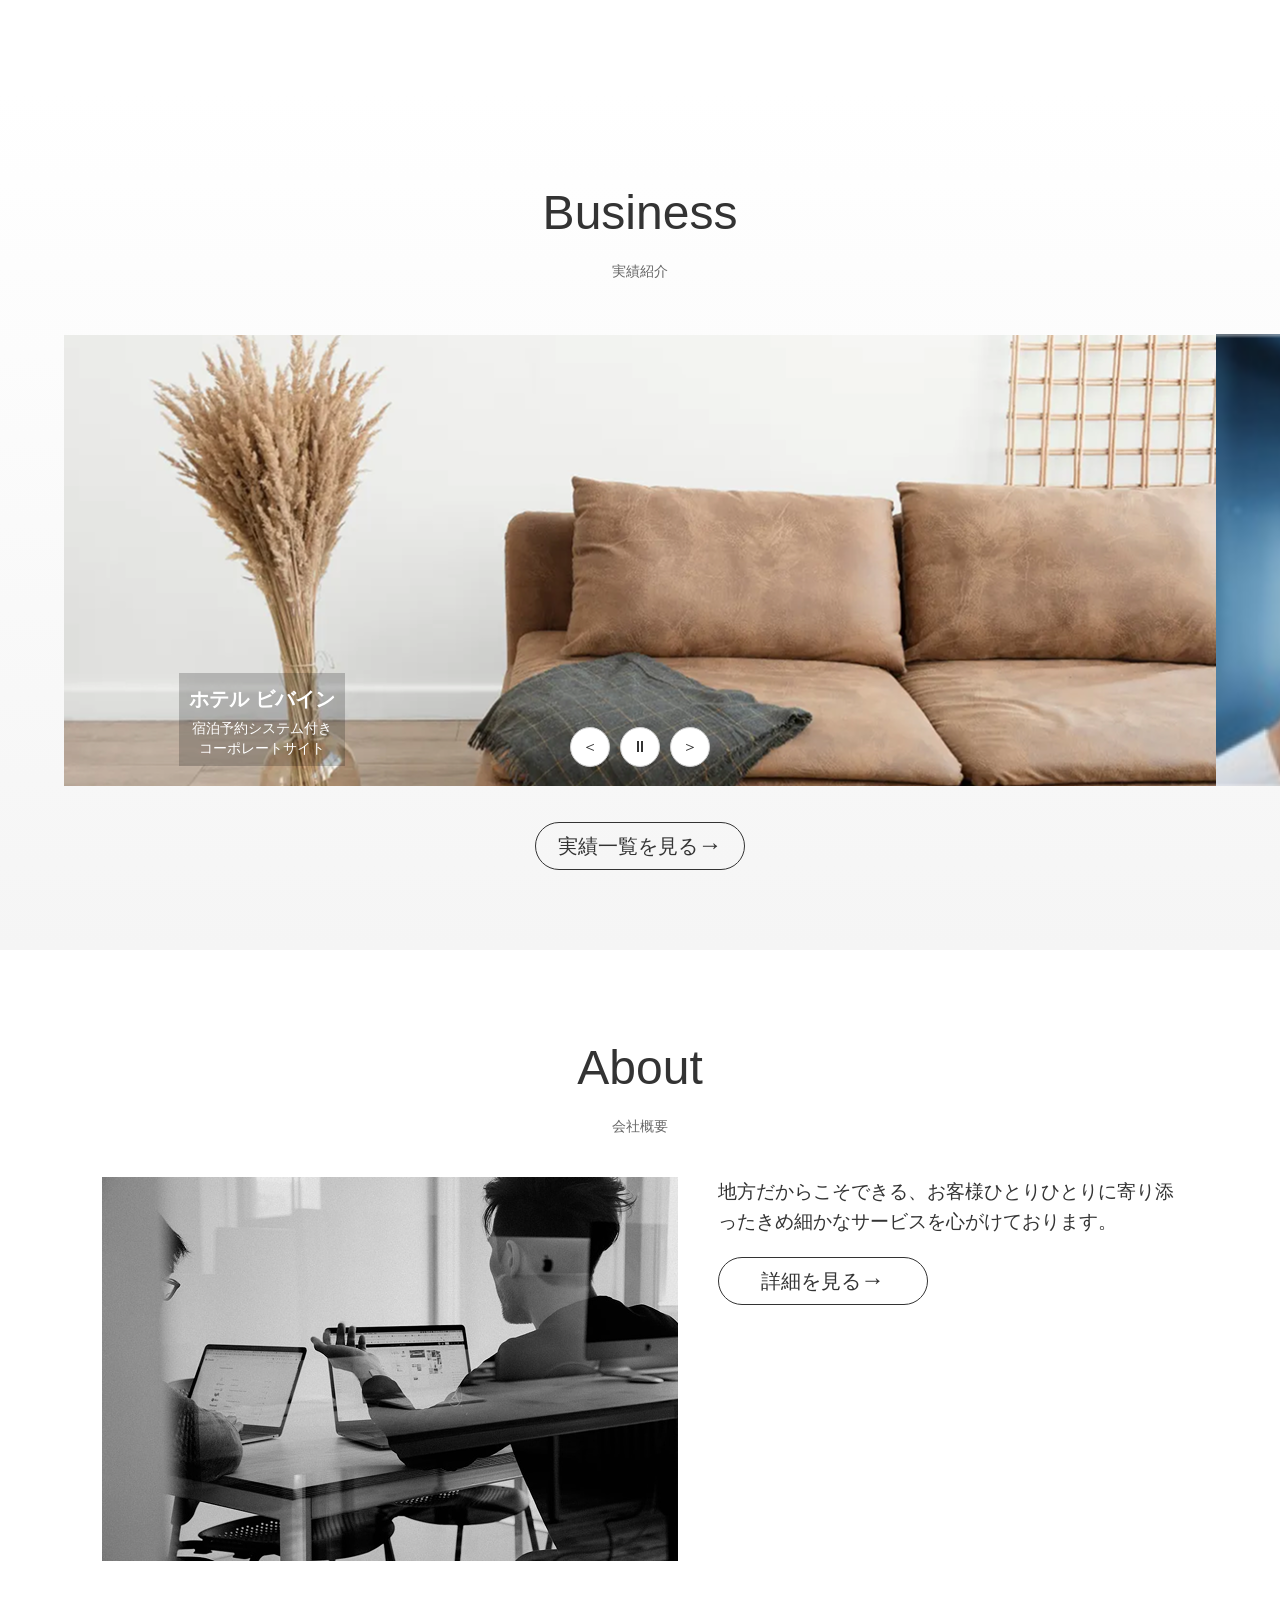
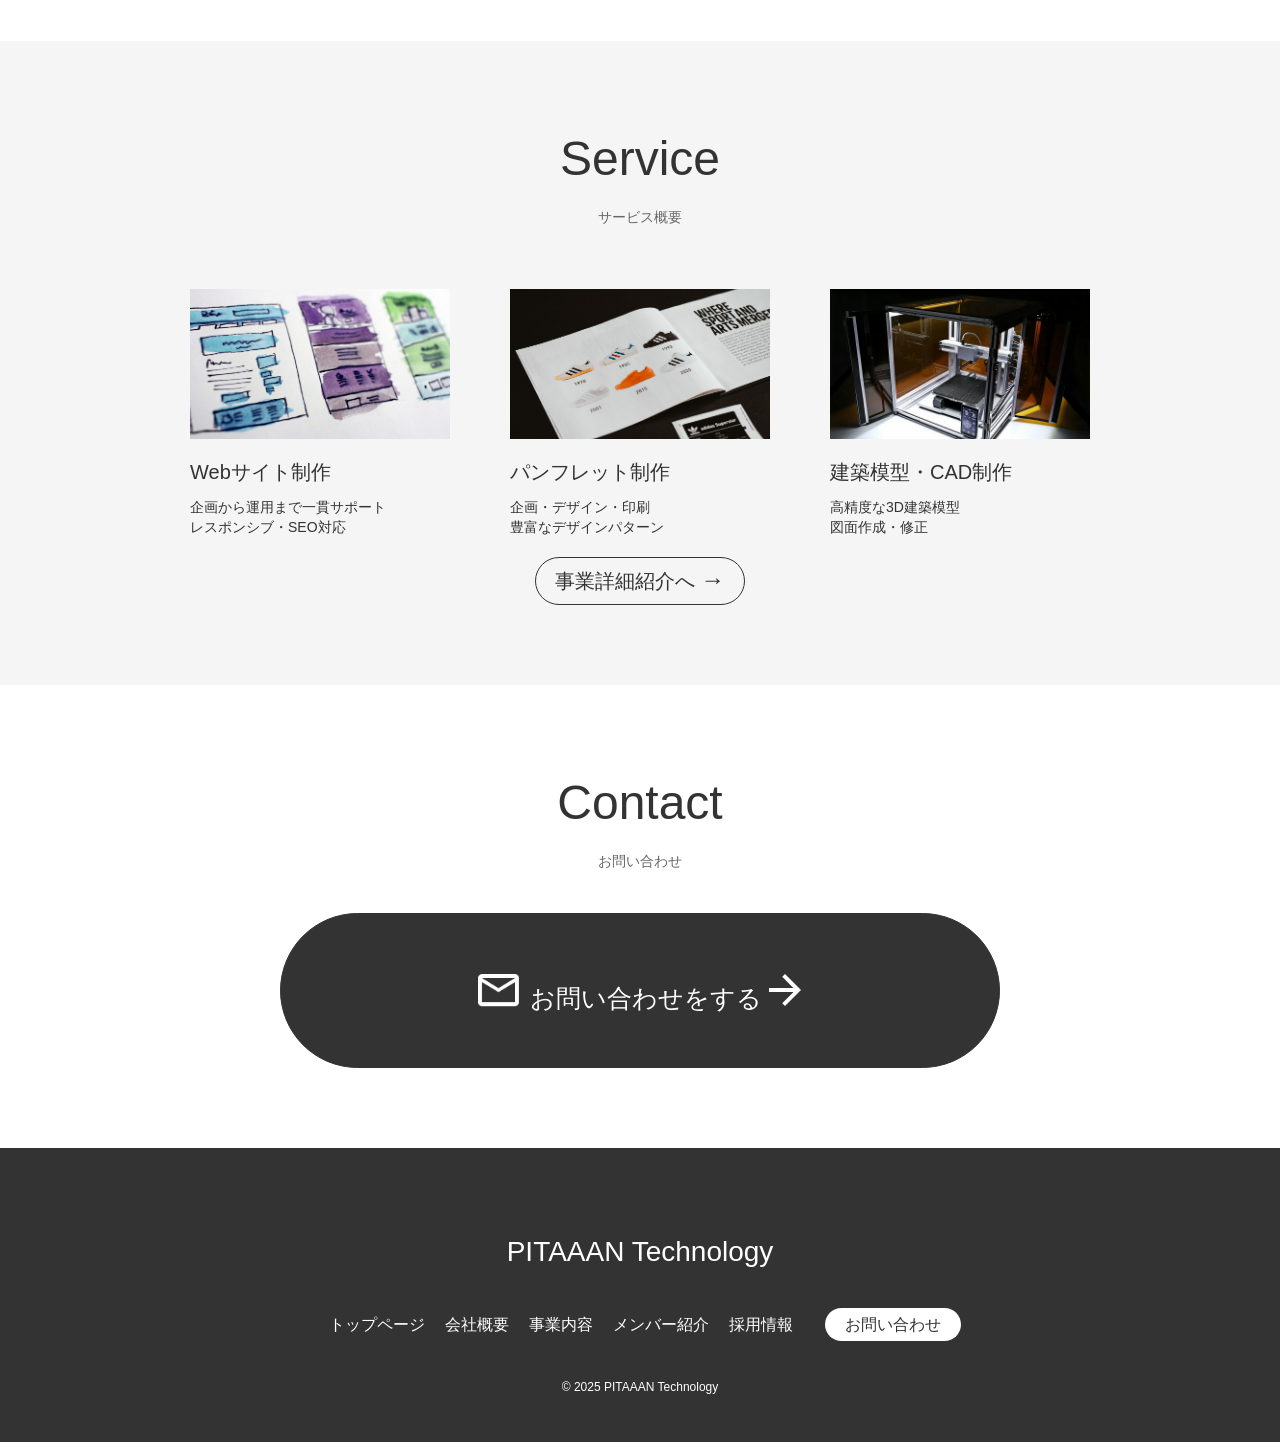
==== index.html @ 8eaf9b70 "fix/top Swiperを調整しました" ====
<!doctype html>
<html lang="ja">
  <head>
    <meta charset="UTF-8" />
    <meta name="viewport" content="width=device-width, initial-scale=1.0" />
    <title>PITAAAN テクノロジー株式会社</title>
    <!-- タケイチ -->

    <link
      rel="stylesheet"
      href="https://unpkg.com/swiper/swiper-bundle.min.css"
    />
    <link rel="stylesheet" href="styles/reset.css" />
    <link rel="stylesheet" href="styles/global.css" />
    <link rel="stylesheet" href="style.css" />
    <script src="/components/header/script.js" defer></script>
    <script src="/components/footer/script.js" defer></script>
  </head>
  <body>
    <!-- ヘッダー -->
    <!-- <div id="header-placeholder"></div> -->
    <header></header>

    <!-- Buisiness 実績紹介 -->
    <section id="business" class="section">
      <h2 class="section-title">Business</h2>
      <p class="section-subtitle">実績紹介</p>
      <!-- Swiper -->
      <div class="swiper-container">
        <div class="swiper-wrapper">
          <div class="swiper-slide">
            <!-- <img src="images/exec1.jpg" alt="bibain" sizes="80w" /> -->
            <img src="images/bibain.png" alt="bibain" class="slide-image" />
            <div class="slide-caption">
              <h3>ホテル ビバイン</h3>
              <p>宿泊予約システム付き<br />コーポレートサイト</p>
            </div>
          </div>

          <div class="swiper-slide">
            <img src="images/gavtech.jpg" alt="gavtec" class="slide-image" />
            <div class="slide-caption">
              <h3>GavTec美唄</h3>
              <p>行政DX<br />推進サイト</p>
            </div>
          </div>

          <div class="swiper-slide">
            <img src="images/melody.jpg" alt="melody" class="slide-image" />
            <div class="slide-caption">
              <h3>音楽教室 メロディ</h3>
              <p>生徒募集特化型サイト</p>
            </div>
          </div>
          <!-- スライドを増やす場合はここに追加 -->
        </div>
        <!-- swiper-controls-wrapper -->
        <div class="swiper-controls-button">
          <button class="swiper-button-prev">＜</button>
          <button id="autoplay-toggle" class="swiper-button-pause">⏸</button>
          <button class="swiper-button-next">＞</button>
        </div>
      </div>

      <a href="#" class="btn-medium"
        >実績一覧を見る<span class="arrow">→</span></a
      >
    </section>

    <!-- About 会社概要 -->
    <section id="about" class="section">
      <h2 class="section-title">About</h2>
      <p class="section-subtitle">会社概要</p>
      <div class="about-container">
        <img
          class="about-photo"
          src="images/about image.png"
          alt="代表・メンバー写真"
        />
        <div class="about-text">
          <p>
            地方だからこそできる、お客様ひとりひとりに寄り添ったきめ細かなサービスを心がけております。
          </p>

          <a href="#" class="btn-medium"
            >詳細を見る<span class="arrow">→</span></a
          >
        </div>
      </div>
    </section>

    <!-- Service 事業内容 -->
    <section id="service" class="section">
      <h2 class="section-title">Service</h2>
      <p class="section-subtitle">サービス概要</p>
      <div class="service-container">
        <div class="service-item">
          <img src="images/website.jpg" alt="Webサイト制作" />
          <h3>Webサイト制作</h3>
          <p>企画から運用まで一貫サポート<br />レスポンシブ・SEO対応</p>
        </div>

        <div class="service-item">
          <img src="images/brochure.jpg" alt="パンフレット制作" />

          <h3>パンフレット制作</h3>
          <p>企画・デザイン・印刷<br />豊富なデザインパターン</p>
        </div>
        <div class="service-item">
          <img src="images/architectural-model.jpg" alt="建築模型" />

          <h3>建築模型・CAD制作</h3>
          <p>高精度な3D建築模型<br />図面作成・修正</p>
        </div>
      </div>

      <a href="#" class="btn-medium">
        事業詳細紹介へ
        <span class="arrow">→</span>
      </a>
    </section>

    <!-- Contact お問い合わせ -->
    <section id="contact" class="section contact">
      <h2 class="section-title">Contact</h2>
      <p class="section-subtitle">お問い合わせ</p>

      <a href="contact/index.html" class="btn-large">
        <span class="icon">
          <img src="images/mail-icon.png" alt="封筒アイコン" />
        </span>
        お問い合わせをする
        <span class="arrow"
          ><img src="images/arrow-icon.png" alt="矢印アイコン"
        /></span>
      </a>
    </section>

    <!-- フッターを挿入 -->
    <div id="footer-placeholder"></div>

    <script src="https://cdn.jsdelivr.net/npm/swiper@11/swiper-bundle.min.js"></script>
    <script src="script.js"></script>
    <footer></footer>
  </body>
</html>
---- styles/global.css ----
@import url("https://fonts.googleapis.com/css2?family=Zen+Kaku+Gothic+New:wght@400;700&display=swap");
@import url("https://fonts.googleapis.com/css2?family=Inter:wght@400;500;600;700&display=swap");

body {
  font-family: "Zen Kaku Gothic New", "Noto Sans JP", sans-serif;
  font-size: 16px;
  line-height: 1.6;
  color: #333333;
  background-color: #ffffff;
  font-weight: 400;
}
---- style.css ----
body {
  font-family: "Helvetica Neue", Arial, sans-serif;
  margin: 0;
  color: #333;
  background: #fff;
}

header {
  /* background-color: aqua; */
  height: 95px;
}

footer {
  background-color: #333333;
  height: 294px;
}

/* 共通セクション */
.section {
  text-align: center;
  padding: 80px 20px;
  /* border-bottom: 1px solid #ccc; */
}

.section-title {
  font-size: 48px;
  margin-bottom: 8px;
  font-weight: 500;
}
.section-subtitle {
  font-size: 14px;
  color: #666;
  margin-bottom: 40px;
}

.icon {
  font-size: 2.5rem;
  height: 20px;
  width: 20px;
}

.arrow {
  display: inline-block;
  font-size: 1.2em;
  transition: transform 0.3s;
}

.btn-medium:hover .arrow,
.btn-large:hover .arrow {
  /* color: #e11414; */
  transform: translateX(5px);
}

button {
  cursor: pointer;
  margin-top: 20px;
  border: 1px solid #333;
}

.contact-btn {
  background-color: #333;
  color: #ffffff;
  border-radius: 999px;
}

.contact-btn:hover {
  background-color: #ffffff;
  color: #333;
}

.btn-medium {
  display: inline-block;
  width: 210px; /* 横幅       */
  height: 48px; /* 高さ       */
  border-radius: 100px; /* 角丸       */

  font-size: 15pt; /* 文字サイズ */
  text-align: center; /* 文字位置   */
  cursor: pointer; /* カーソル   */
  padding: 12px 12px; /* 余白       */
  /* background: #ffffff; 背景色     */
  color: #333; /* 文字色     */
  line-height: 1em; /* 1行の高さ  */
  transition: 0.3s; /* なめらか変化 */
  /* box-shadow: 6px 6px 3px #666666; 影の設定 */
  border: 0.5px solid #333; /* 枠の指定 */
}

.btn-medium:hover {
  background: #333; /* 背景色     */
  color: #ffffff; /* 文字色     */
  box-shadow: none; /* 影の設定   */
  border: 1px solid #000066; /* 枠の指定 */
}

.btn-large {
  display: inline-block;
  width: 720px; /* 横幅       */
  height: 155px; /* 高さ       */
  border-radius: 80px; /* 角丸       */

  font-size: 19pt; /* 文字サイズ */
  text-align: center; /* 文字位置   */
  cursor: pointer; /* カーソル   */
  padding: 60px 40px; /* 余白       */
  background: #333333; /* 背景色     */
  color: #ffffff; /* 文字色     */
  line-height: 1em; /* 1行の高さ  */
  transition: 0.3s; /* なめらか変化 */
  border: 1px solid #333; /* 枠の指定 */
}

.btn-large:hover {
  background: #e0d9d9; /* 背景色     */
  color: #333; /* 文字色     */
  box-shadow: none; /* 影の設定   */
  border: 0.5px solid #000066; /* 枠の指定 */
}

#business {
  background: -webkit-linear-gradient(top, #ffffff, #f5f5f5);
}

#about,
#contact {
  background-color: #ffffff;
}

#service {
  background-color: #f5f5f5;
}

/* 実績紹介 */
/* Swiper 横並びスライダー用 */
.swiper-container {
  max-width: 1152px;
  height: 500px;
  overflow-y: visible;
  position: relative;
  margin: 0 auto;
  display: flex;
  justify-content: center;
  align-items: center;
}

.swiper-wrapper {
  /* background-color: seagreen; */
  height: 95%;
  width: 100%;
}

.swiper-slide {
  height: 95%;
  /* background-color: brown; */
  display: flex;
  justify-content: center;
  align-items: center;
  /* 必要に応じてpaddingやborderを調整 */
}

.swiper-slide img {
  display: block;
  object-fit: cover;
  width: 100%;
  height: 100%;
  /* border-radius: 12px; */
  /* margin-top: 50px; */
}

/* ↓↓ スライドキャプションのフェードインアニメーション ↓↓ */

.swiper-slide {
  background-repeat: no-repeat;
  background-size: cover;
  background-position: center;
}

.slide-caption {
  position: absolute;
  top: 75%;
  left: 10%;
  bottom: 20px;
  opacity: 0; /* 初期状態では非表示 */
}

.slide-caption.fade-in-active {
  animation: fade-in-caption 0.8s ease-out forwards;
}

@keyframes fade-in-caption {
  from {
    opacity: 0;
    transform: translateY(20px);
  }
  to {
    opacity: 1;
    transform: translateY(0);
  }
}

/* ↑↑ スライドキャプションのフェードインアニメーション ↑↑ */

.slide-caption {
  max-width: 300px;
  position: absolute;
  color: white;
  background: rgba(0, 0, 0, 0.2);
  /* text-align: left; */
  padding: 10px;
  height: auto;

  /* top: 75%; */
  /* left: 10%; */
  /* bottom: 95%; */
}

.slide-caption h3 {
  font-size: 20px;
  margin-bottom: 4px;
  font-weight: 700;
}

.slide-caption p {
  font-size: 14px;
  line-height: 1.4;
  margin-bottom: 5px;
}

.swiper-controls-button {
  position: absolute;
  bottom: 15%;
  left: 50%;
  transform: translate(-50%, 50%);
  z-index: 10;

  display: flex;
  align-items: center;
  justify-content: center;
  /* margin-bottom: 20 px 0; */
}

.swiper-button-prev::after,
.swiper-button-next::after {
  display: none;
}

.swiper-controls-button .swiper-button-next,
.swiper-controls-button .swiper-button-prev,
.swiper-button-pause {
  background-color: #fff;
  border: 1px solid #ccc;
  border-radius: 50%;
  width: 40px;
  height: 40px;
  color: #333;
  cursor: pointer;
  font-size: 16px;
  transition: all 0.3s ease;
  /* position: absolute; */
  z-index: 10;
  margin: 0 5px;
  position: static;
  margin-top: initial;
}

.swiper-controls-button .swiper-button-next:hover,
.swiper-controls-button .swiper-button-prev:hover,
.swiper-button-pause:hover {
  background-color: #0044cc;
  color: white;
  border-color: #0044cc;
}

.swiper-scrollbar {
  /* position: static; */
  justify-content: center;
  /* width: 90%; */
  /* max-width: 200px; スクロールバーの最大幅を調整 */
  height: 6px;
  background: #eee;
  border-radius: 3px;
  margin-top: initial;
}

.about-container {
  display: flex;
  justify-content: center;
  gap: 40px;
  flex-wrap: wrap;
  max-width: 1152px;
  margin-left: auto;
  margin-right: auto;
}

.about-photo {
  width: 50%;
  /* height: 200px; */
  object-fit: cover;
  background: #eee;
  display: flex;
  align-items: center;
  justify-content: center;
}

.about-text {
  max-width: 40%;
  text-align: left;
  font-size: 19px;
}

.about-text p {
  font-size: 18.7px;
  line-height: 1.6;
  text-align: left;
  margin-bottom: 20px;
}

/* 実績紹介 */
/* 事業内容 */
.service-container {
  display: flex;
  flex-wrap: wrap;
  justify-content: center;
  gap: 20px;
}

.service-item {
  /* border: 1px solid #ccc; */
  text-align: left;
  padding: 20px;
  width: 300px;
}

.service-item img {
  width: 100%;
  height: 150px;
  object-fit: cover;
}

.service-item h3 {
  font-size: 20px;
  margin-top: 10px;
  margin-bottom: 10px;
}
.service-item p {
  font-size: 14px;
  line-height: 1.4;
}

/* お問い合わせ */
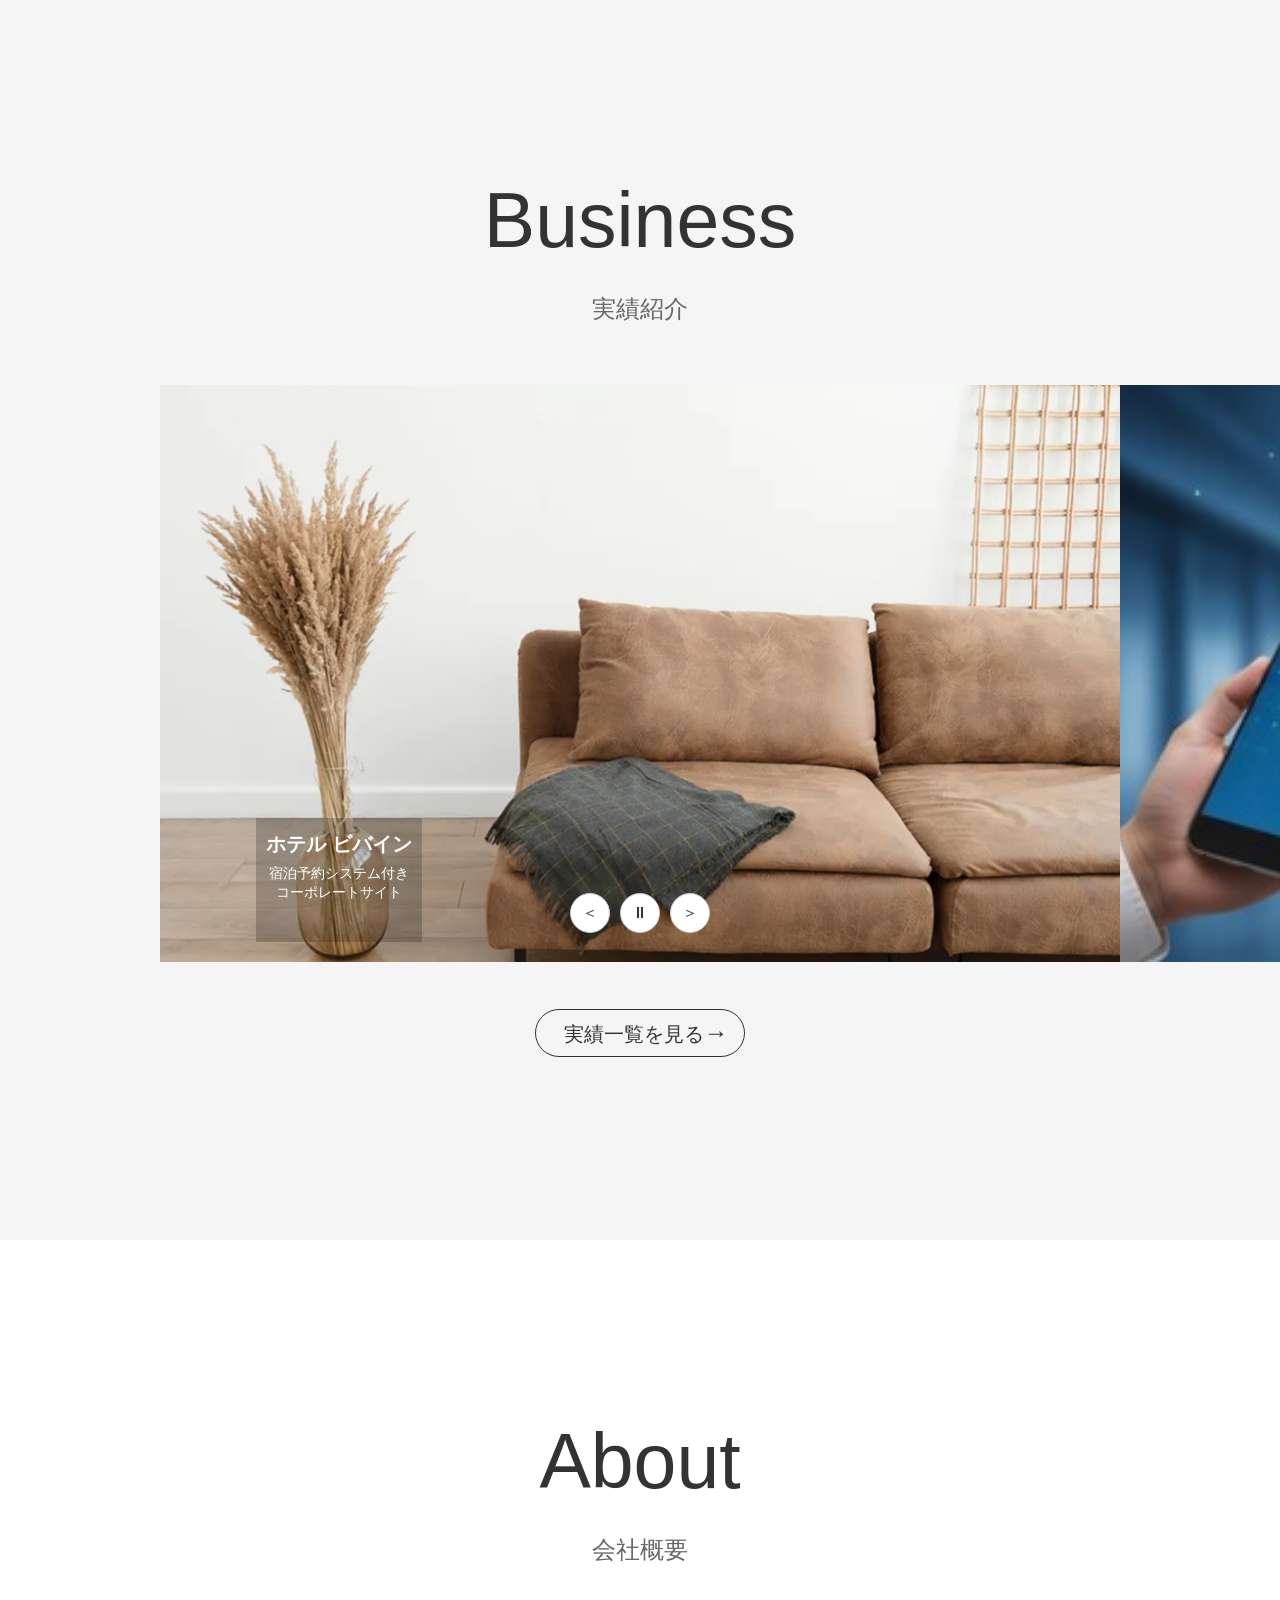
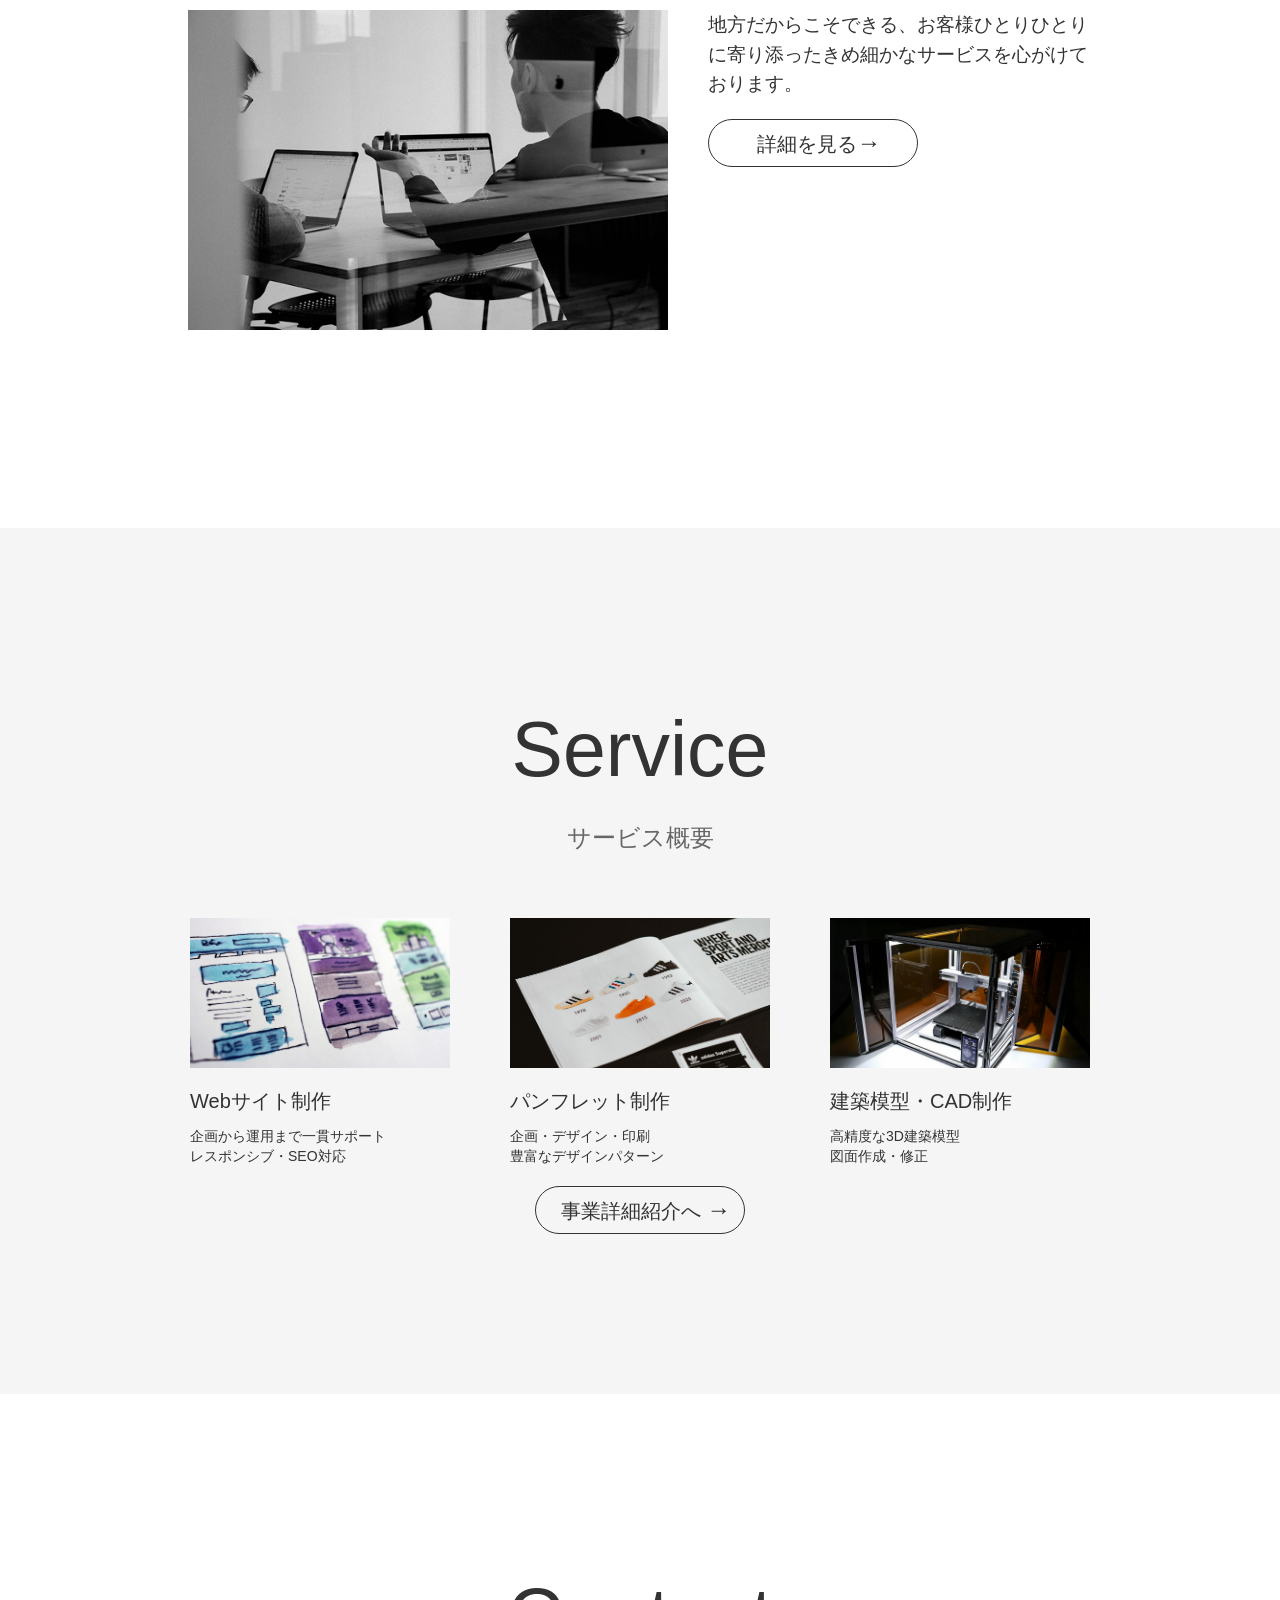
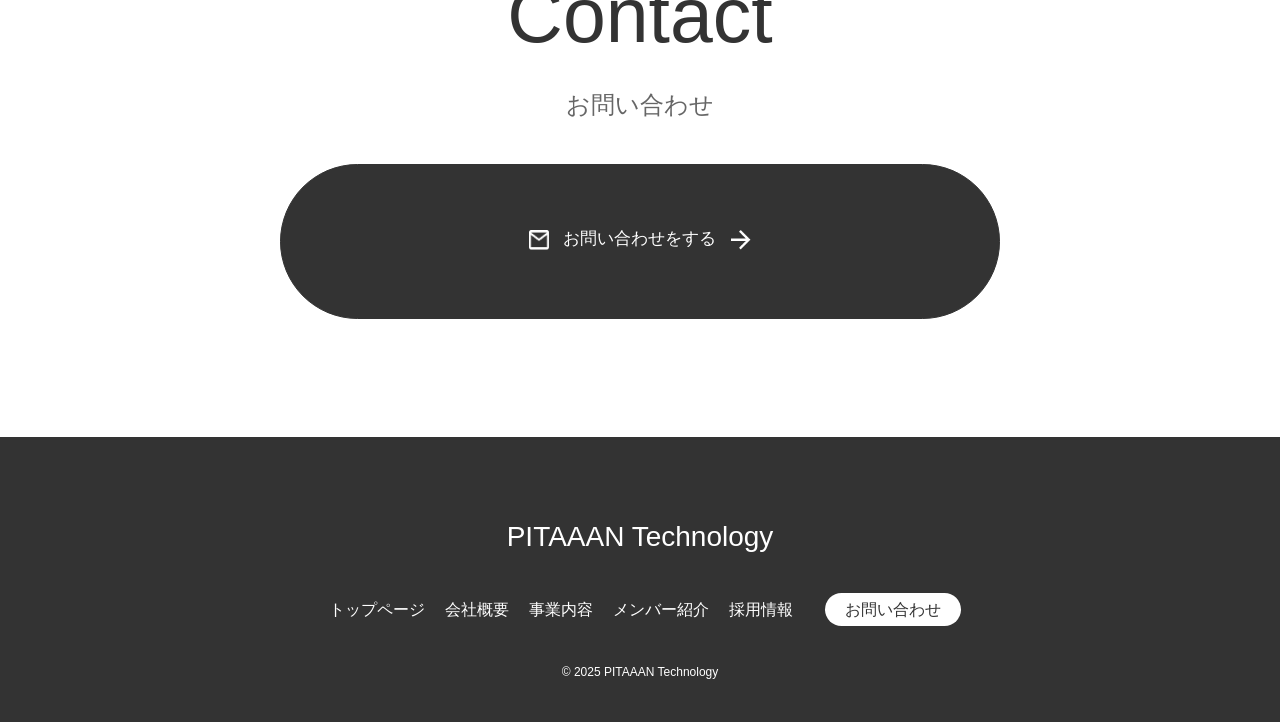
==== commit 7a39c1bb: "fix/top フォントサイズを調整しました" ====
--- a/index.html
+++ b/index.html
@@ -126,13 +126,13 @@
       <p class="section-subtitle">お問い合わせ</p>
 
       <a href="contact/index.html" class="btn-large">
-        <span class="icon">
-          <img src="images/mail-icon.png" alt="封筒アイコン" />
-        </span>
+        <img class="icon-img" src="images/mail-icon.png" alt="封筒アイコン" />
         お問い合わせをする
-        <span class="arrow"
-          ><img src="images/arrow-icon.png" alt="矢印アイコン"
-        /></span>
+        <img
+          class="icon-img arrow"
+          src="images/arrow-icon.png"
+          alt="矢印アイコン"
+        />
       </a>
     </section>
 
--- a/style.css
+++ b/style.css
@@ -5,38 +5,38 @@
   background: #fff;
 }
 
-header {
-  /* background-color: aqua; */
-  height: 95px;
-}
-
-footer {
-  background-color: #333333;
-  height: 294px;
-}
-
 /* 共通セクション */
 .section {
   text-align: center;
-  padding: 80px 20px;
+  padding: 160px 20px;
+  /* height: 888px; */
   /* border-bottom: 1px solid #ccc; */
 }
 
 .section-title {
-  font-size: 48px;
+  font-size: 77px;
   margin-bottom: 8px;
   font-weight: 500;
 }
+
 .section-subtitle {
-  font-size: 14px;
+  font-size: 24px;
   color: #666;
   margin-bottom: 40px;
 }
 
 .icon {
-  font-size: 2.5rem;
+  /* font-size: 2.5rem; */
   height: 20px;
   width: 20px;
+  margin: 10px;
+}
+
+.icon-img {
+  height: 20px;
+  width: 20px;
+  vertical-align: middle;
+  margin: 0px 10px;
 }
 
 .arrow {
@@ -77,7 +77,7 @@
   font-size: 15pt; /* 文字サイズ */
   text-align: center; /* 文字位置   */
   cursor: pointer; /* カーソル   */
-  padding: 12px 12px; /* 余白       */
+  padding: 13px 13px 13px 25px; /* 余白       */
   /* background: #ffffff; 背景色     */
   color: #333; /* 文字色     */
   line-height: 1em; /* 1行の高さ  */
@@ -99,10 +99,10 @@
   height: 155px; /* 高さ       */
   border-radius: 80px; /* 角丸       */
 
-  font-size: 19pt; /* 文字サイズ */
+  font-size: 17px; /* 文字サイズ */
   text-align: center; /* 文字位置   */
   cursor: pointer; /* カーソル   */
-  padding: 60px 40px; /* 余白       */
+  padding: 65px 40px; /* 余白       */
   background: #333333; /* 背景色     */
   color: #ffffff; /* 文字色     */
   line-height: 1em; /* 1行の高さ  */
@@ -118,12 +118,21 @@
 }
 
 #business {
-  background: -webkit-linear-gradient(top, #ffffff, #f5f5f5);
-}
-
-#about,
+  /* background: -webkit-linear-gradient(top, #ffffff, #f5f5f5); */
+  height: 1240px;
+  background-color: #f5f5f5;
+  padding: 159px 160px;
+}
+
+#about {
+  background-color: #ffffff;
+  height: 888px;
+  padding: 160px 160px;
+}
+
 #contact {
   background-color: #ffffff;
+  height: 643px;
 }
 
 #service {
@@ -134,7 +143,7 @@
 /* Swiper 横並びスライダー用 */
 .swiper-container {
   max-width: 1152px;
-  height: 500px;
+  height: 640px;
   overflow-y: visible;
   position: relative;
   margin: 0 auto;
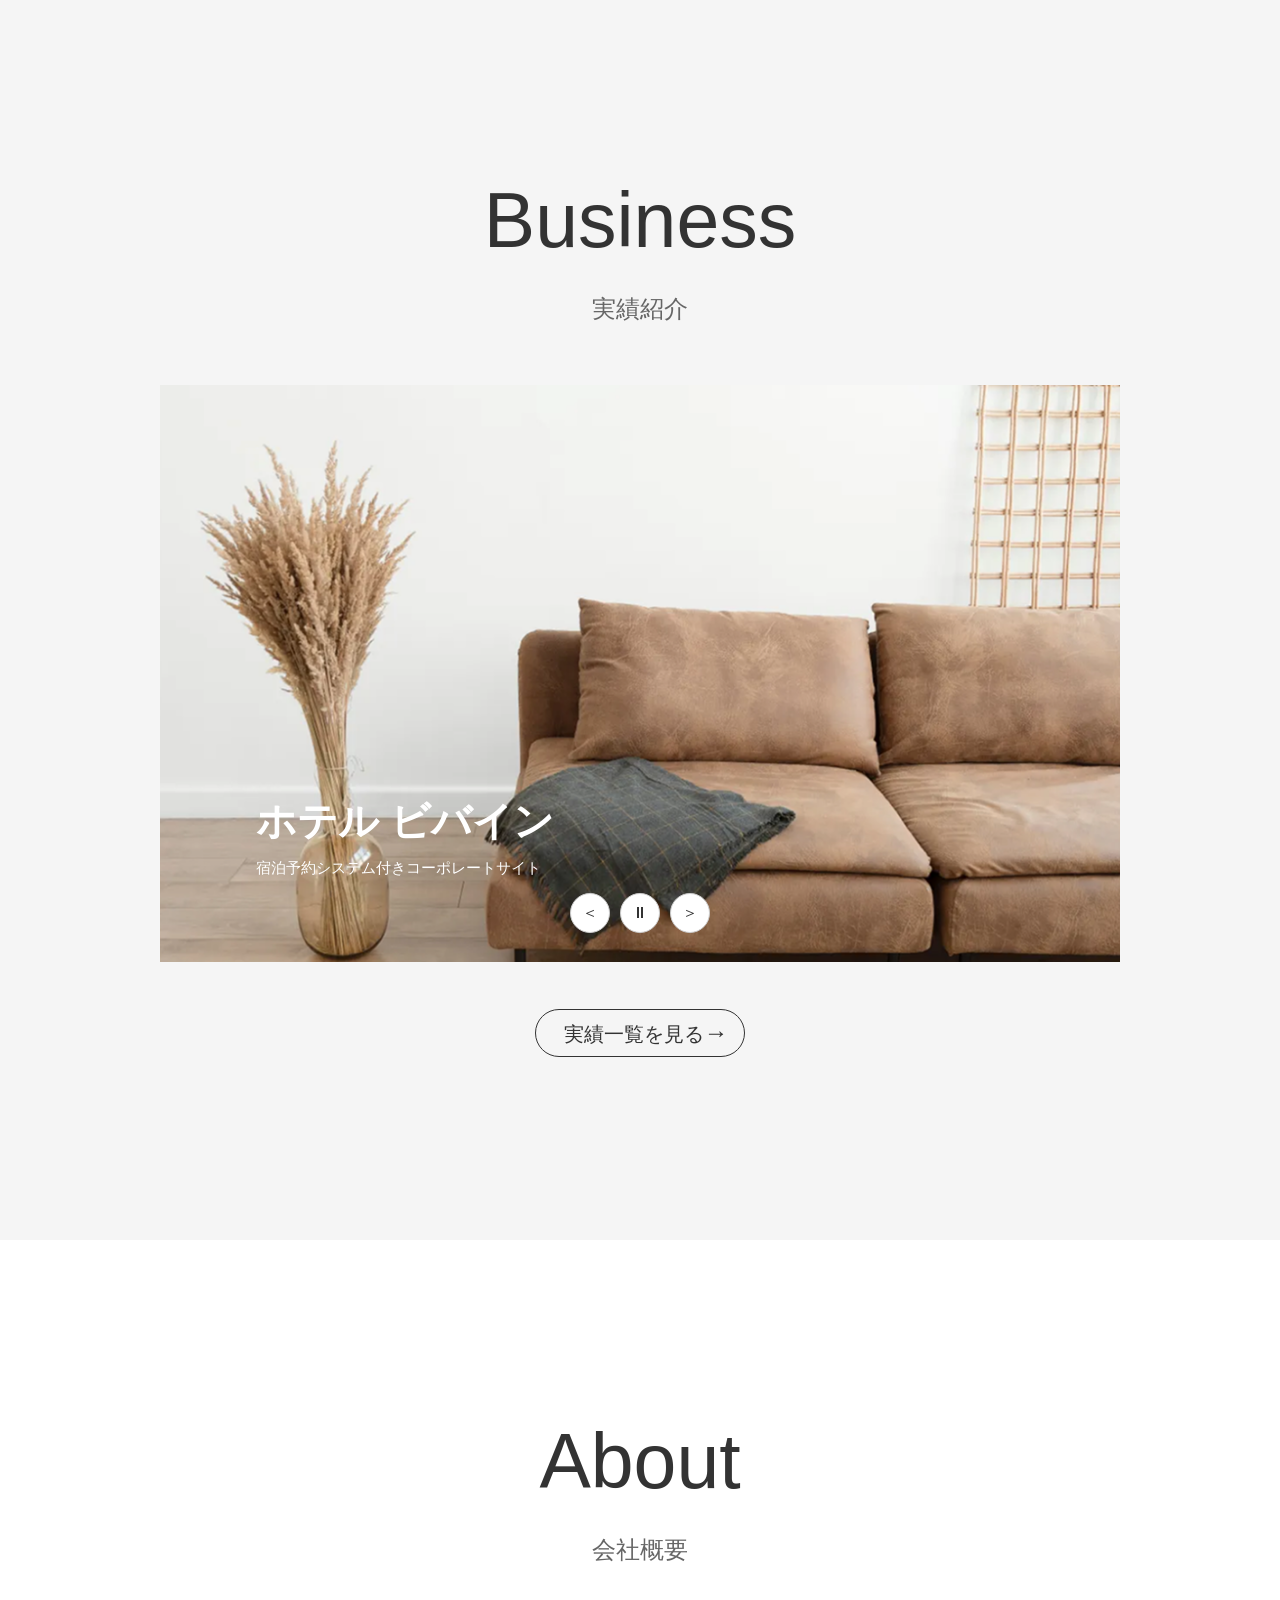
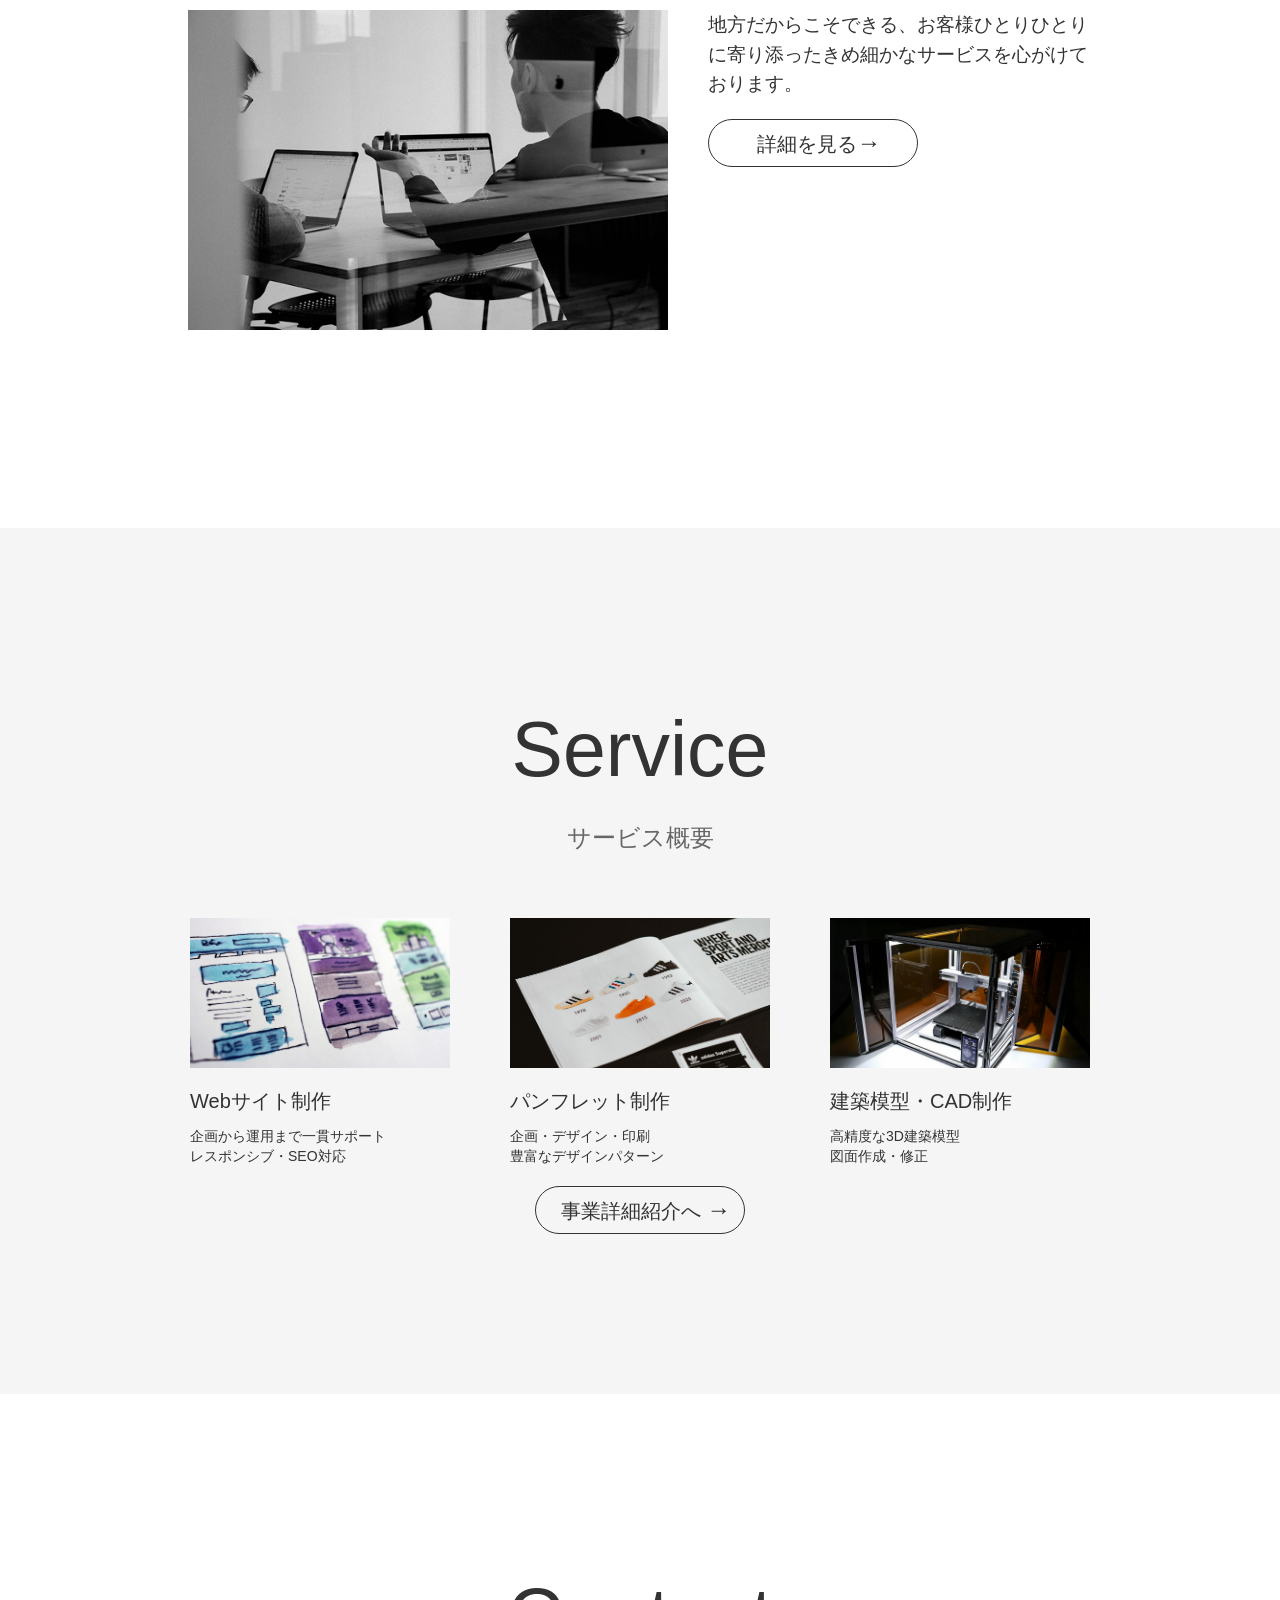
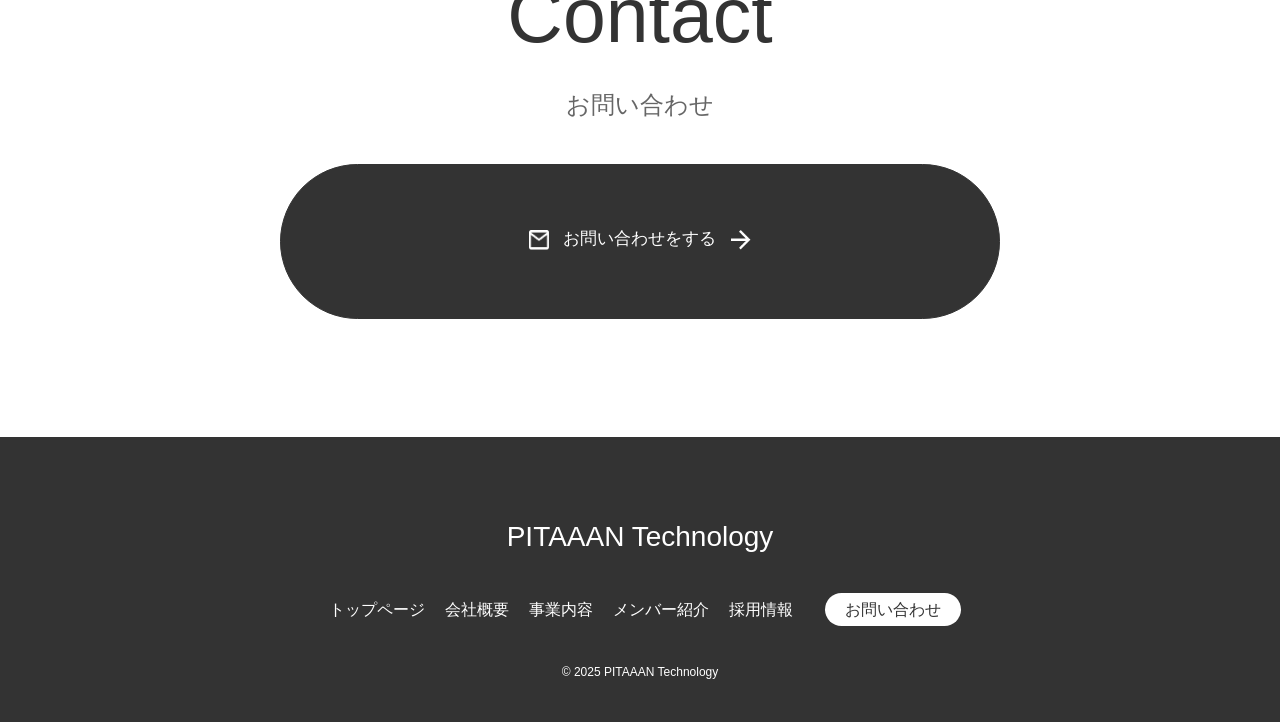
==== commit 5a9e0760: "fix/top-31:フォントサイズを調整しました" ====
--- a/index.html
+++ b/index.html
@@ -33,7 +33,7 @@
             <img src="images/bibain.png" alt="bibain" class="slide-image" />
             <div class="slide-caption">
               <h3>ホテル ビバイン</h3>
-              <p>宿泊予約システム付き<br />コーポレートサイト</p>
+              <p>宿泊予約システム付きコーポレートサイト</p>
             </div>
           </div>
 
@@ -41,7 +41,7 @@
             <img src="images/gavtech.jpg" alt="gavtec" class="slide-image" />
             <div class="slide-caption">
               <h3>GavTec美唄</h3>
-              <p>行政DX<br />推進サイト</p>
+              <p>行政DX推進サイト</p>
             </div>
           </div>
 
--- a/style.css
+++ b/style.css
@@ -156,6 +156,7 @@
   /* background-color: seagreen; */
   height: 95%;
   width: 100%;
+  overflow: visible;
 }
 
 .swiper-slide {
@@ -165,6 +166,18 @@
   justify-content: center;
   align-items: center;
   /* 必要に応じてpaddingやborderを調整 */
+  transition: opacity 0.8s;
+  background-repeat: no-repeat;
+  background-size: cover;
+  background-position: center;
+  opacity: 0;
+}
+
+.swiper-slide-active {
+  opacity: 1;
+  /* transform: scale(1.05); */
+  /* transition: transform 0.3s; */
+  /* box-shadow: 0 4px 8px rgba(0, 0, 0, 0.2); */
 }
 
 .swiper-slide img {
@@ -178,23 +191,40 @@
 
 /* ↓↓ スライドキャプションのフェードインアニメーション ↓↓ */
 
-.swiper-slide {
-  background-repeat: no-repeat;
-  background-size: cover;
-  background-position: center;
-}
-
 .slide-caption {
   position: absolute;
-  top: 75%;
+  color: white;
+  /* background: rgba(0, 0, 0, 0.2); */
+  opacity: 0; /* 初期状態では非表示 */
+  text-align: left;
+
+  width: 86%;
+  height: 81px;
+
+  top: 70%;
   left: 10%;
-  bottom: 20px;
-  opacity: 0; /* 初期状態では非表示 */
+  /* bottom: 13.75%; */
+  /* bottom: 95%; */
+  /* padding: 10px; */
+}
+
+.slide-caption h3 {
+  font-size: 40px;
+  margin-bottom: 4px;
+  font-weight: 700;
+}
+
+.slide-caption p {
+  font-size: 15px;
+  line-height: 1.4;
+  margin-bottom: 5px;
 }
 
 .slide-caption.fade-in-active {
   animation: fade-in-caption 0.8s ease-out forwards;
 }
+
+/* ↑↑ スライドキャプションのフェードインアニメーション ↑↑ */
 
 @keyframes fade-in-caption {
   from {
@@ -205,34 +235,6 @@
     opacity: 1;
     transform: translateY(0);
   }
-}
-
-/* ↑↑ スライドキャプションのフェードインアニメーション ↑↑ */
-
-.slide-caption {
-  max-width: 300px;
-  position: absolute;
-  color: white;
-  background: rgba(0, 0, 0, 0.2);
-  /* text-align: left; */
-  padding: 10px;
-  height: auto;
-
-  /* top: 75%; */
-  /* left: 10%; */
-  /* bottom: 95%; */
-}
-
-.slide-caption h3 {
-  font-size: 20px;
-  margin-bottom: 4px;
-  font-weight: 700;
-}
-
-.slide-caption p {
-  font-size: 14px;
-  line-height: 1.4;
-  margin-bottom: 5px;
 }
 
 .swiper-controls-button {
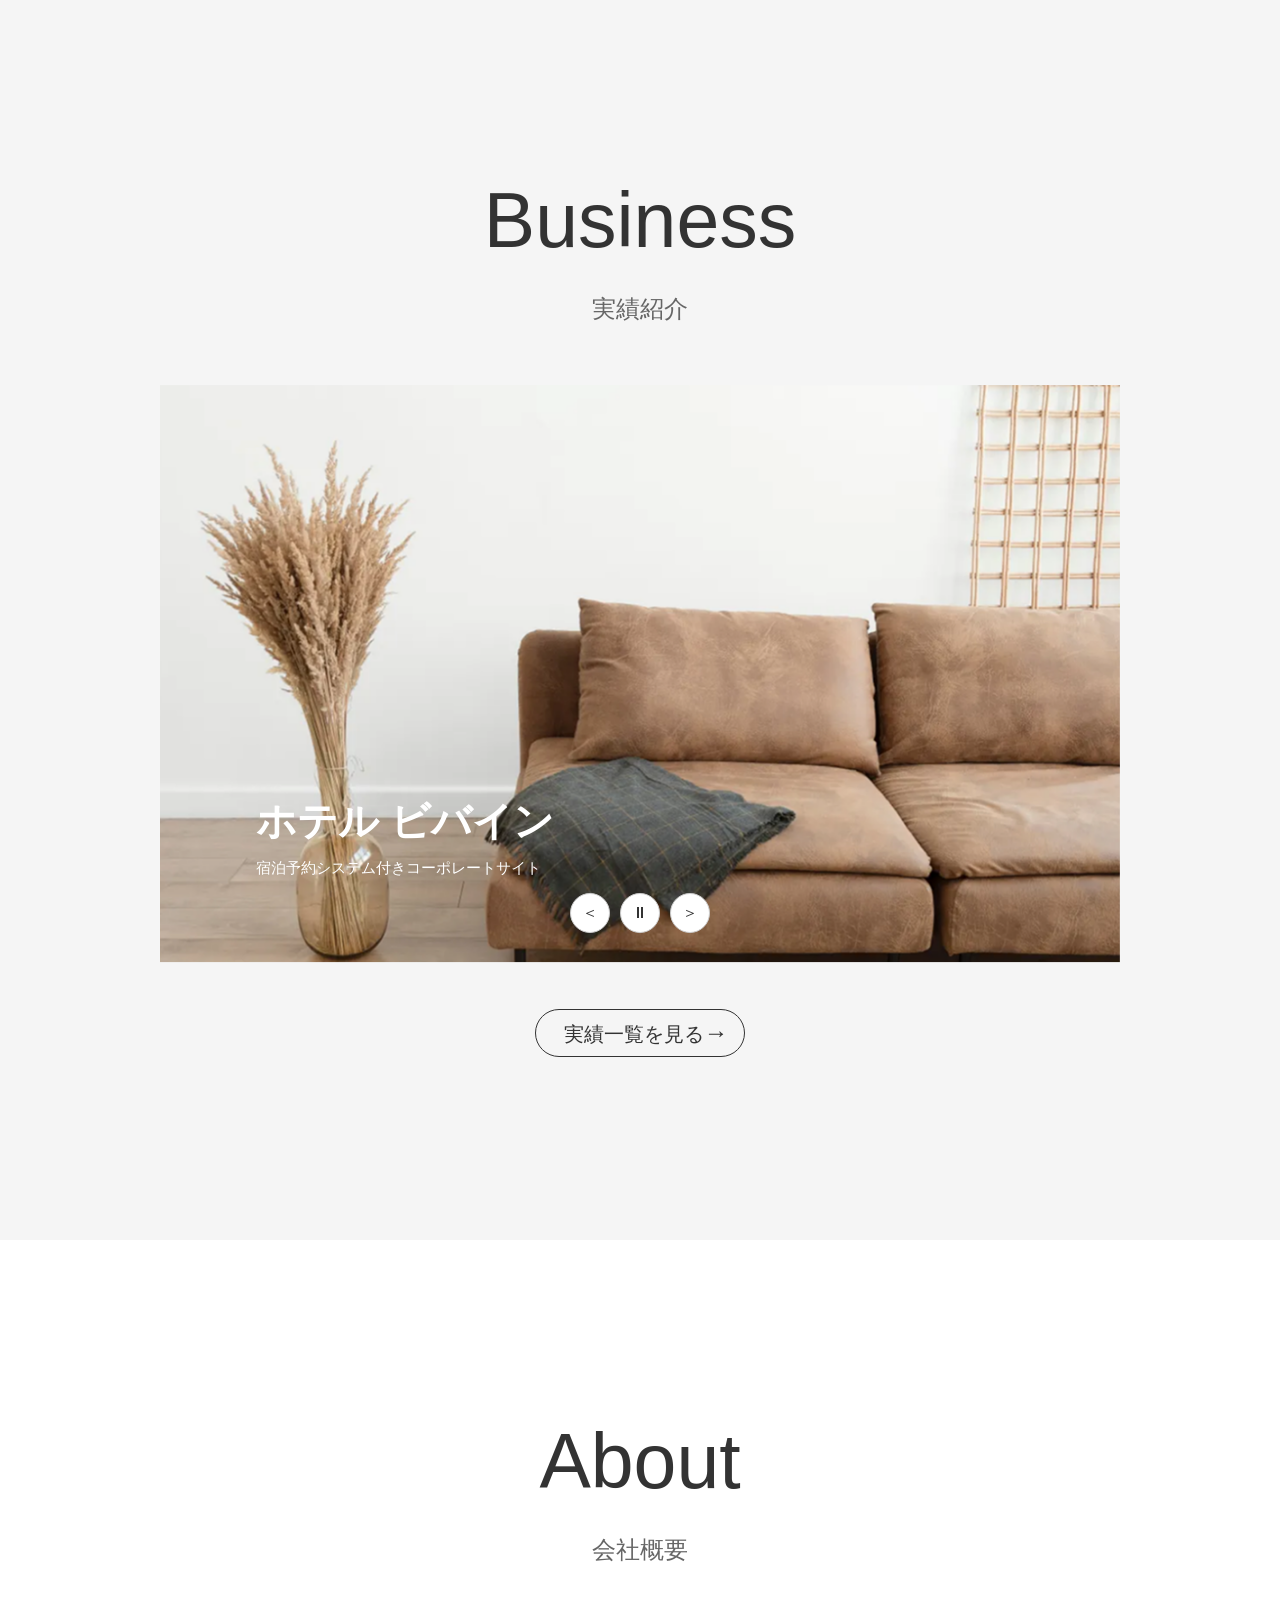
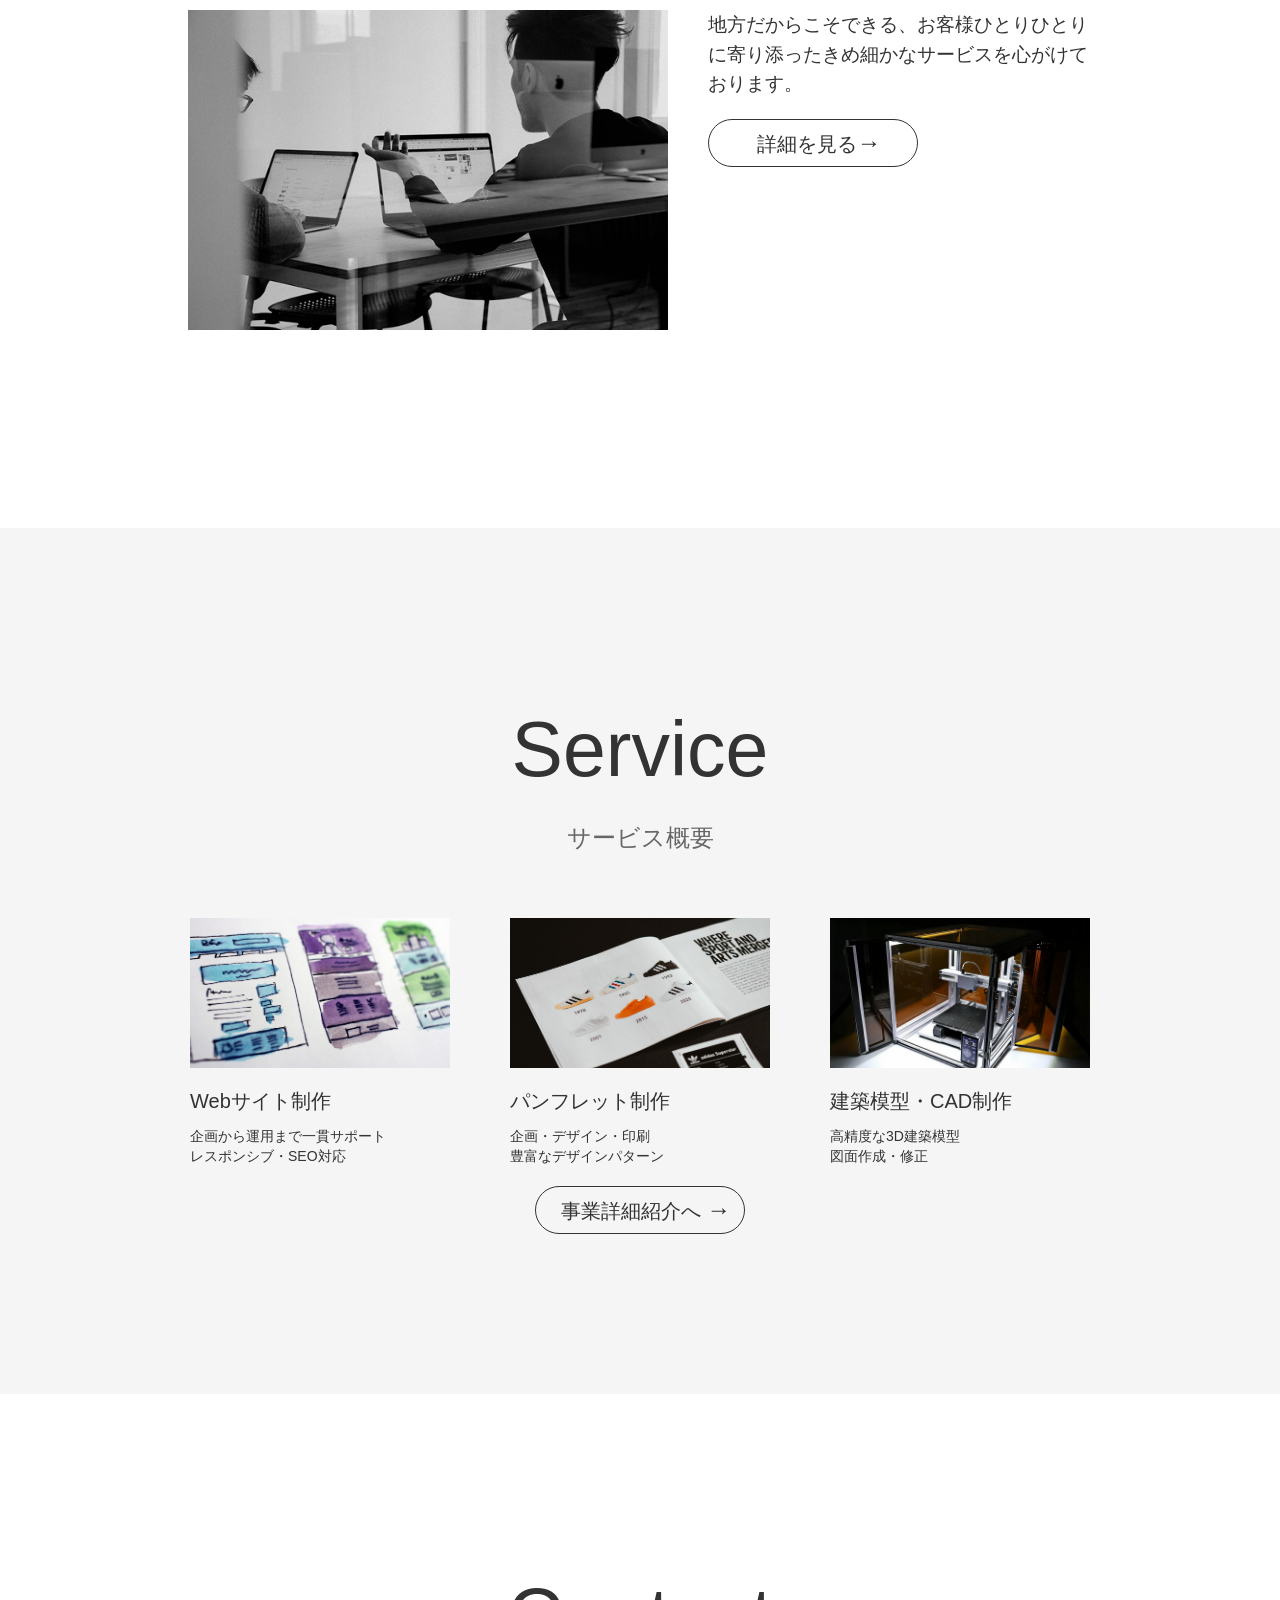
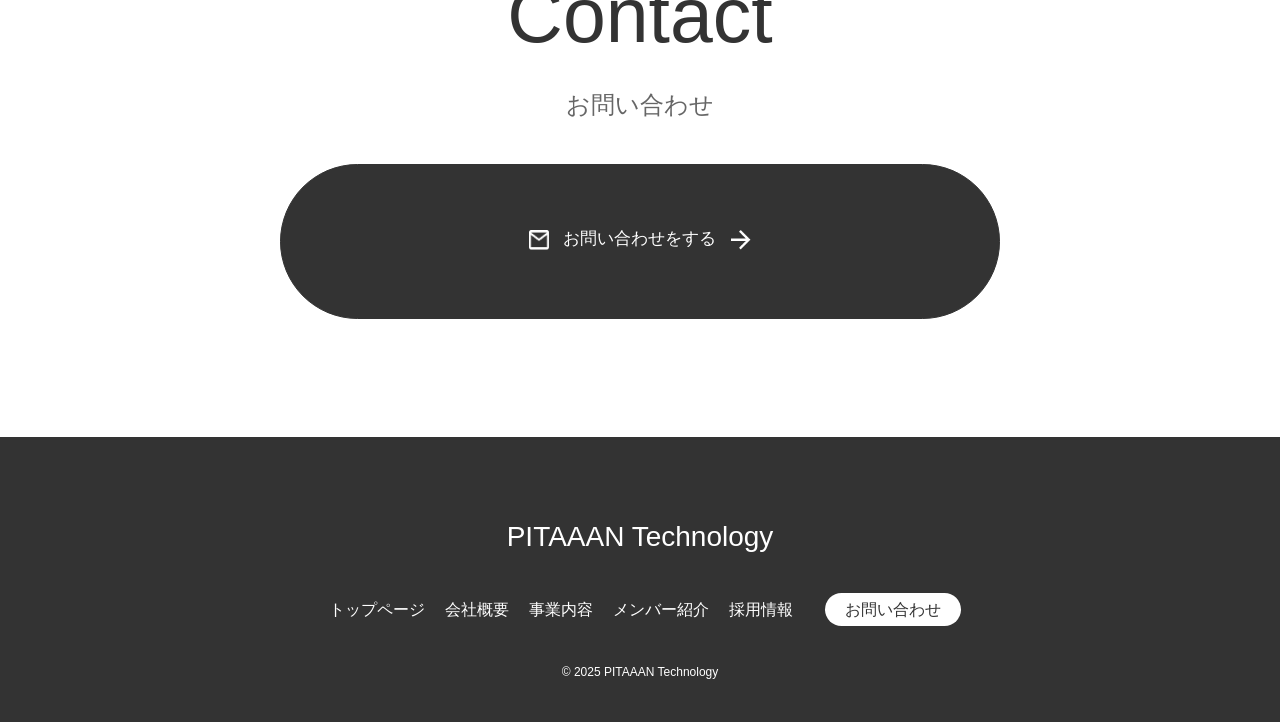
==== commit 0b39b265: "add/top: link先を追加　できたかも" ====
--- a/index.html
+++ b/index.html
@@ -1,21 +1,21 @@
 <!doctype html>
 <html lang="ja">
+
   <head>
     <meta charset="UTF-8" />
     <meta name="viewport" content="width=device-width, initial-scale=1.0" />
     <title>PITAAAN テクノロジー株式会社</title>
     <!-- タケイチ -->
 
-    <link
-      rel="stylesheet"
-      href="https://unpkg.com/swiper/swiper-bundle.min.css"
-    />
+    <link rel="stylesheet"
+      href="https://unpkg.com/swiper/swiper-bundle.min.css" />
     <link rel="stylesheet" href="styles/reset.css" />
     <link rel="stylesheet" href="styles/global.css" />
     <link rel="stylesheet" href="style.css" />
     <script src="/components/header/script.js" defer></script>
     <script src="/components/footer/script.js" defer></script>
   </head>
+
   <body>
     <!-- ヘッダー -->
     <!-- <div id="header-placeholder"></div> -->
@@ -62,9 +62,9 @@
         </div>
       </div>
 
-      <a href="#" class="btn-medium"
-        >実績一覧を見る<span class="arrow">→</span></a
-      >
+      <a href="about/business/index.html#portfolio" class="btn-medium">
+        実績一覧を見る<span class="arrow">→</span>
+      </a>
     </section>
 
     <!-- About 会社概要 -->
@@ -72,19 +72,15 @@
       <h2 class="section-title">About</h2>
       <p class="section-subtitle">会社概要</p>
       <div class="about-container">
-        <img
-          class="about-photo"
-          src="images/about image.png"
-          alt="代表・メンバー写真"
-        />
+        <img class="about-photo" src="images/about image.png" alt="代表・メンバー写真" />
         <div class="about-text">
           <p>
             地方だからこそできる、お客様ひとりひとりに寄り添ったきめ細かなサービスを心がけております。
           </p>
 
-          <a href="#" class="btn-medium"
-            >詳細を見る<span class="arrow">→</span></a
-          >
+          <a href="about/index.html" class="btn-medium">
+            詳細を見る<span class="arrow">→</span>
+          </a>
         </div>
       </div>
     </section>
@@ -114,7 +110,7 @@
         </div>
       </div>
 
-      <a href="#" class="btn-medium">
+      <a href="about/business/index.html#services" class="btn-medium">
         事業詳細紹介へ
         <span class="arrow">→</span>
       </a>
@@ -128,19 +124,17 @@
       <a href="contact/index.html" class="btn-large">
         <img class="icon-img" src="images/mail-icon.png" alt="封筒アイコン" />
         お問い合わせをする
-        <img
-          class="icon-img arrow"
-          src="images/arrow-icon.png"
-          alt="矢印アイコン"
-        />
+        <img class="icon-img arrow" src="images/arrow-icon.png" alt="矢印アイコン" />
       </a>
     </section>
 
     <!-- フッターを挿入 -->
     <div id="footer-placeholder"></div>
 
-    <script src="https://cdn.jsdelivr.net/npm/swiper@11/swiper-bundle.min.js"></script>
+    <script
+      src="https://cdn.jsdelivr.net/npm/swiper@11/swiper-bundle.min.js"></script>
     <script src="script.js"></script>
     <footer></footer>
   </body>
+
 </html>
--- a/style.css
+++ b/style.css
@@ -55,17 +55,6 @@
   cursor: pointer;
   margin-top: 20px;
   border: 1px solid #333;
-}
-
-.contact-btn {
-  background-color: #333;
-  color: #ffffff;
-  border-radius: 999px;
-}
-
-.contact-btn:hover {
-  background-color: #ffffff;
-  color: #333;
 }
 
 .btn-medium {
@@ -359,3 +348,134 @@
 }
 
 /* お問い合わせ */
+
+/*
+ ===========================
+📱 スマホ対応
+  ===========================
+  */
+
+@media screen and (max-width: 768px) {
+  body {
+    font-size: 14px;
+    width: 390px;
+    /* min-width: 390px; */
+  }
+
+  .section {
+    width: 100%;
+    /* padding: 80px 20px; */
+  }
+
+  .section-title {
+    font-size: 36px;
+    margin-bottom: 0px;
+  }
+
+  .section-subtitle {
+    font-size: 23px;
+    margin-bottom: 20px;
+  }
+
+  .section h2 {
+    font-size: 39px;
+  }
+
+  #business,
+  #about,
+  #service,
+  #contact {
+    padding: 80px 0px;
+  }
+
+  #business {
+    /* background: #0044cc; */
+    background: #f5f5f5;
+    height: 655px;
+  }
+
+  #about {
+    /* background-color: #ffffff; */
+    height: 629px;
+  }
+
+  #service {
+    /* background-color: #f5f5f5; */
+    height: 1276px;
+  }
+  #contact {
+    /* background-color: #ffffff; */
+    height: 402px;
+    /* padding: 80px 20px; */
+  }
+
+  .btn-large {
+    width: 100%;
+    height: auto;
+    padding: 40px 20px;
+    font-size: 15px;
+  }
+
+  .btn-medium {
+    width: 174px;
+    height: 49px;
+    /* padding: 15px 20px; */
+    font-size: 16px;
+  }
+
+  /* スライダー調整 */
+  .swiper-container {
+    width: 100%;
+    height: 352px;
+  }
+  .slide-image {
+    width: 100%;
+    height: 50%;
+  }
+
+  .slide-caption {
+    width: 90%;
+    height: 81px;
+    top: 50%;
+  }
+
+  .slide-caption h3 {
+    font-size: 39px;
+    font-weight: 700;
+  }
+  .slide-caption p {
+    font-size: 15px;
+  }
+
+  .about-container {
+    flex-direction: column;
+    align-items: center;
+  }
+
+  .about-photo {
+    width: 100%;
+    height: 200px;
+    /* height: auto; */
+    /* margin-bottom: 20px; */
+  }
+
+  .about-text {
+    width: 92%;
+    max-width: none;
+  }
+
+  .about-text p {
+    font-size: 16px;
+    text-align: left;
+  }
+
+  .about-text .btn-medium {
+    display: block;
+    margin: 20px auto 0;
+  }
+
+  .service-item {
+    width: 100%;
+    max-width: none;
+  }
+}
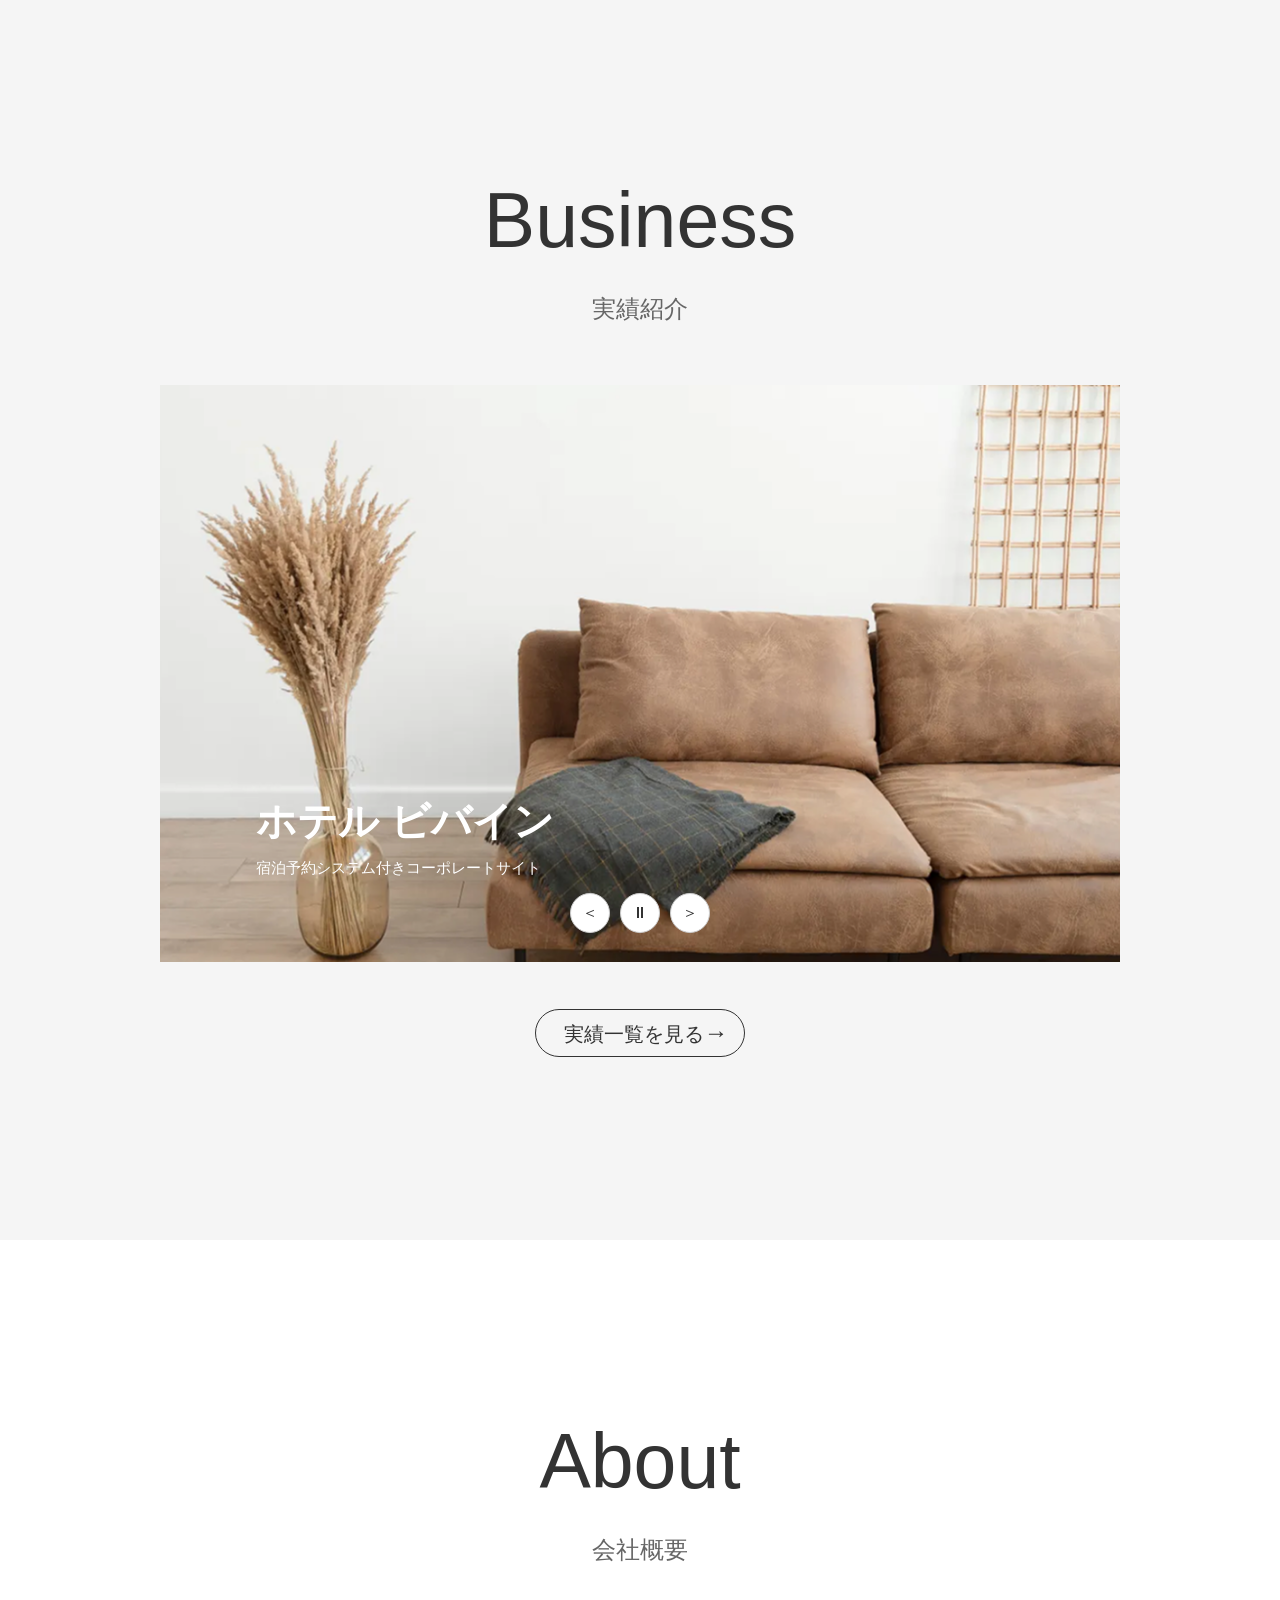
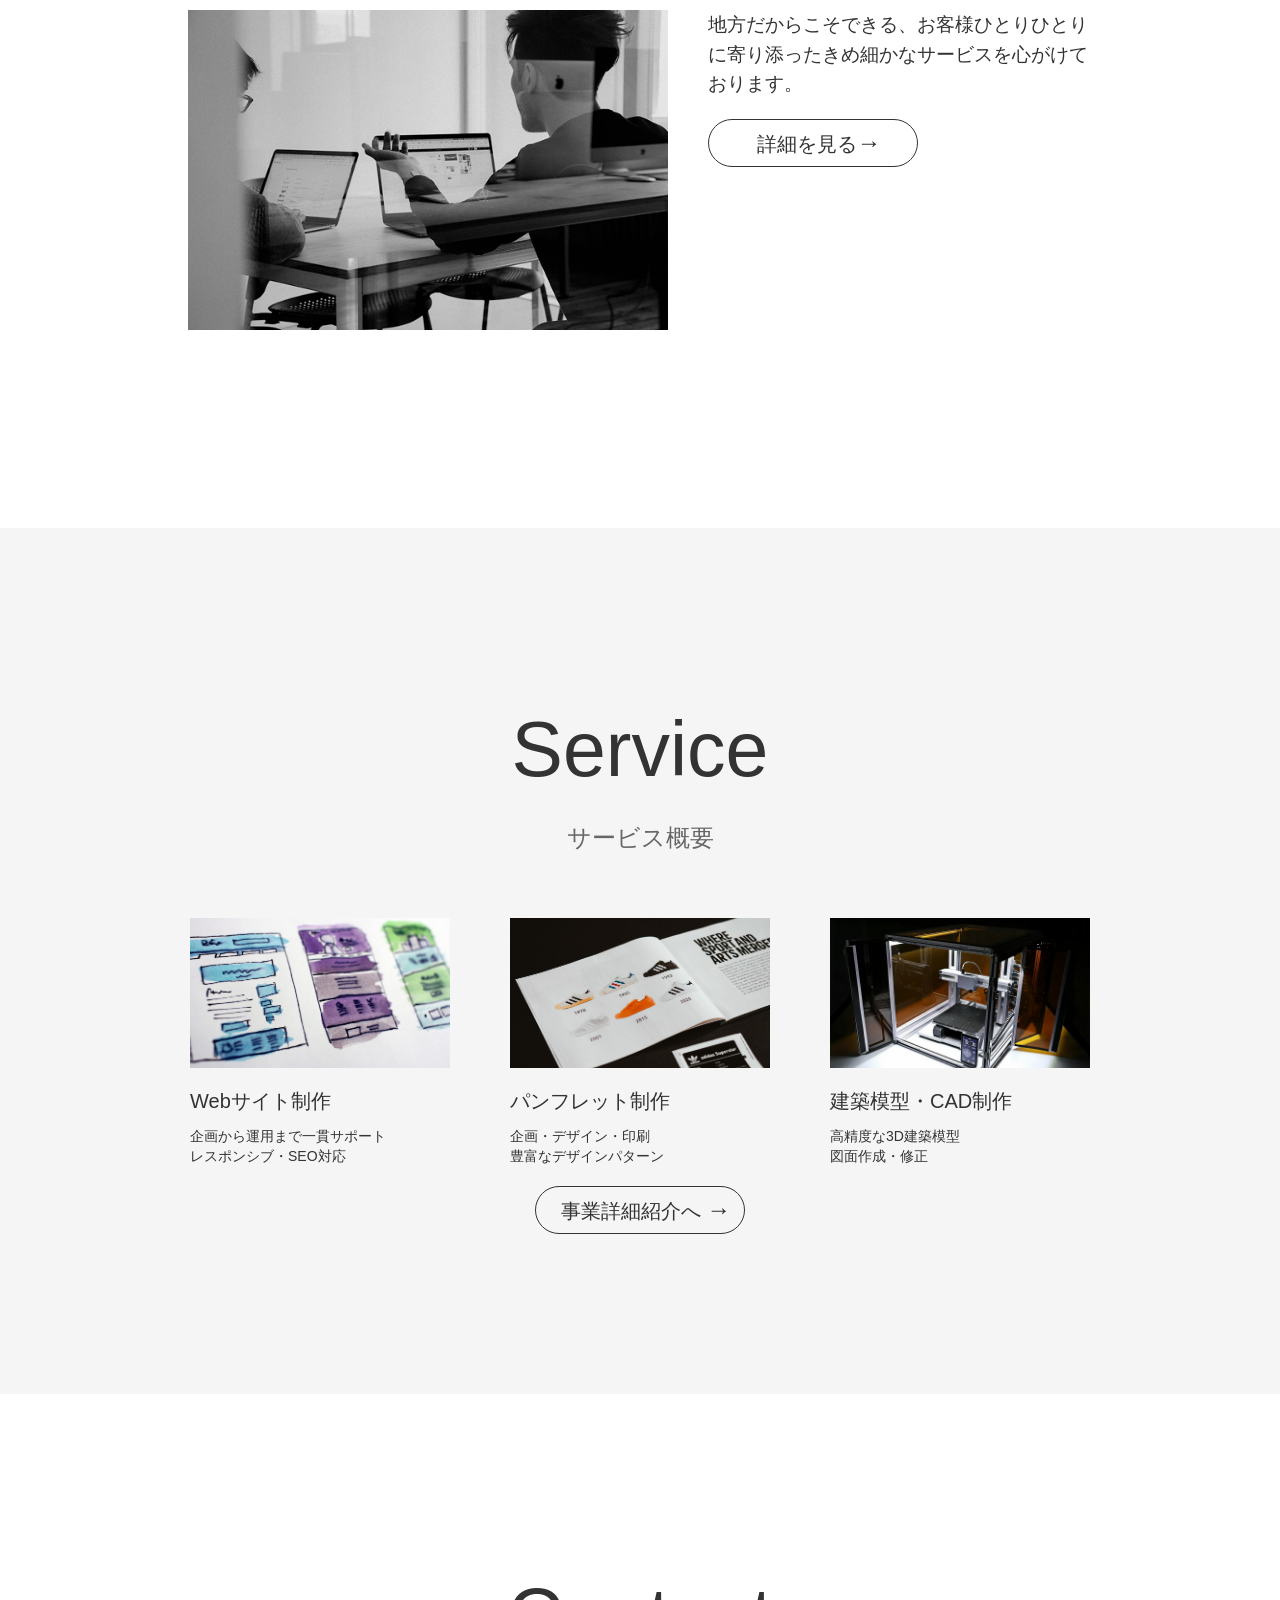
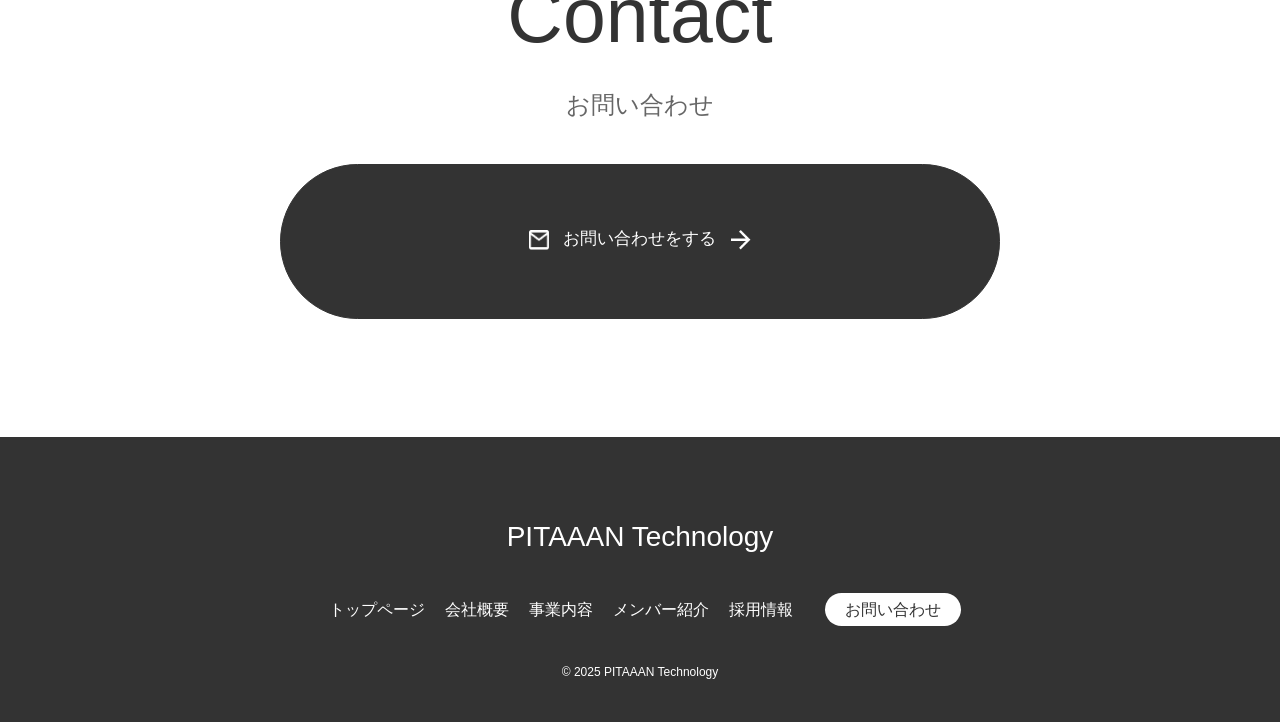
==== commit 1a523ac1: "add/top-45:Slide page　を追加しました" ====
--- a/index.html
+++ b/index.html
@@ -1,14 +1,15 @@
 <!doctype html>
 <html lang="ja">
-
   <head>
     <meta charset="UTF-8" />
     <meta name="viewport" content="width=device-width, initial-scale=1.0" />
     <title>PITAAAN テクノロジー株式会社</title>
     <!-- タケイチ -->
 
-    <link rel="stylesheet"
-      href="https://unpkg.com/swiper/swiper-bundle.min.css" />
+    <link
+      rel="stylesheet"
+      href="https://unpkg.com/swiper/swiper-bundle.min.css"
+    />
     <link rel="stylesheet" href="styles/reset.css" />
     <link rel="stylesheet" href="styles/global.css" />
     <link rel="stylesheet" href="style.css" />
@@ -52,6 +53,43 @@
               <p>生徒募集特化型サイト</p>
             </div>
           </div>
+
+          <div class="swiper-slide">
+            <img
+              src="images/fbe99fdee5a89cfc.jpg"
+              alt="カフェビバーヴ"
+              class="slide-image"
+            />
+            <div class="slide-caption">
+              <h3>カフェ　ビバーヴ</h3>
+              <p>メニュー紹介・予約システム付きサイト</p>
+            </div>
+          </div>
+
+          <div class="swiper-slide">
+            <img
+              src="images/2e42b4c1dfe3dad9.jpg"
+              alt="ヘアサロンビーバー"
+              class="slide-image"
+            />
+            <div class="slide-caption">
+              <h3>ヘアサロン　ビーバー</h3>
+              <p>スタイリスト紹介・オンライン予約サイト</p>
+            </div>
+          </div>
+
+          <div class="swiper-slide">
+            <img
+              src="images/bdda1bde09a8a8f2.jpg"
+              alt="美唄俳句倶楽部"
+              class="slide-image"
+            />
+            <div class="slide-caption">
+              <h3>美唄俳句倶楽部</h3>
+              <p>作品投稿・イベント告知サイト</p>
+            </div>
+          </div>
+
           <!-- スライドを増やす場合はここに追加 -->
         </div>
         <!-- swiper-controls-wrapper -->
@@ -72,7 +110,11 @@
       <h2 class="section-title">About</h2>
       <p class="section-subtitle">会社概要</p>
       <div class="about-container">
-        <img class="about-photo" src="images/about image.png" alt="代表・メンバー写真" />
+        <img
+          class="about-photo"
+          src="images/about image.png"
+          alt="代表・メンバー写真"
+        />
         <div class="about-text">
           <p>
             地方だからこそできる、お客様ひとりひとりに寄り添ったきめ細かなサービスを心がけております。
@@ -124,17 +166,19 @@
       <a href="contact/index.html" class="btn-large">
         <img class="icon-img" src="images/mail-icon.png" alt="封筒アイコン" />
         お問い合わせをする
-        <img class="icon-img arrow" src="images/arrow-icon.png" alt="矢印アイコン" />
+        <img
+          class="icon-img arrow"
+          src="images/arrow-icon.png"
+          alt="矢印アイコン"
+        />
       </a>
     </section>
 
     <!-- フッターを挿入 -->
     <div id="footer-placeholder"></div>
 
-    <script
-      src="https://cdn.jsdelivr.net/npm/swiper@11/swiper-bundle.min.js"></script>
+    <script src="https://cdn.jsdelivr.net/npm/swiper@11/swiper-bundle.min.js"></script>
     <script src="script.js"></script>
     <footer></footer>
   </body>
-
 </html>
--- a/style.css
+++ b/style.css
@@ -55,6 +55,17 @@
   cursor: pointer;
   margin-top: 20px;
   border: 1px solid #333;
+}
+
+.contact-btn {
+  background-color: #333;
+  color: #ffffff;
+  border-radius: 999px;
+}
+
+.contact-btn:hover {
+  background-color: #ffffff;
+  color: #333;
 }
 
 .btn-medium {
@@ -70,13 +81,13 @@
   /* background: #ffffff; 背景色     */
   color: #333; /* 文字色     */
   line-height: 1em; /* 1行の高さ  */
-  transition: 0.3s; /* なめらか変化 */
+  transition: background-color 0.3s ease; /* なめらか変化 */
   /* box-shadow: 6px 6px 3px #666666; 影の設定 */
   border: 0.5px solid #333; /* 枠の指定 */
 }
 
 .btn-medium:hover {
-  background: #333; /* 背景色     */
+  background: #cc4100; /* 背景色     */
   color: #ffffff; /* 文字色     */
   box-shadow: none; /* 影の設定   */
   border: 1px solid #000066; /* 枠の指定 */
@@ -95,13 +106,13 @@
   background: #333333; /* 背景色     */
   color: #ffffff; /* 文字色     */
   line-height: 1em; /* 1行の高さ  */
-  transition: 0.3s; /* なめらか変化 */
+  transition: background-color 0.3s ease; /* なめらか変化 */
   border: 1px solid #333; /* 枠の指定 */
 }
 
 .btn-large:hover {
-  background: #e0d9d9; /* 背景色     */
-  color: #333; /* 文字色     */
+  background: #cc4100;
+  /* color: #333; 文字色     */
   box-shadow: none; /* 影の設定   */
   border: 0.5px solid #000066; /* 枠の指定 */
 }
@@ -348,134 +359,3 @@
 }
 
 /* お問い合わせ */
-
-/*
- ===========================
-📱 スマホ対応
-  ===========================
-  */
-
-@media screen and (max-width: 768px) {
-  body {
-    font-size: 14px;
-    width: 390px;
-    /* min-width: 390px; */
-  }
-
-  .section {
-    width: 100%;
-    /* padding: 80px 20px; */
-  }
-
-  .section-title {
-    font-size: 36px;
-    margin-bottom: 0px;
-  }
-
-  .section-subtitle {
-    font-size: 23px;
-    margin-bottom: 20px;
-  }
-
-  .section h2 {
-    font-size: 39px;
-  }
-
-  #business,
-  #about,
-  #service,
-  #contact {
-    padding: 80px 0px;
-  }
-
-  #business {
-    /* background: #0044cc; */
-    background: #f5f5f5;
-    height: 655px;
-  }
-
-  #about {
-    /* background-color: #ffffff; */
-    height: 629px;
-  }
-
-  #service {
-    /* background-color: #f5f5f5; */
-    height: 1276px;
-  }
-  #contact {
-    /* background-color: #ffffff; */
-    height: 402px;
-    /* padding: 80px 20px; */
-  }
-
-  .btn-large {
-    width: 100%;
-    height: auto;
-    padding: 40px 20px;
-    font-size: 15px;
-  }
-
-  .btn-medium {
-    width: 174px;
-    height: 49px;
-    /* padding: 15px 20px; */
-    font-size: 16px;
-  }
-
-  /* スライダー調整 */
-  .swiper-container {
-    width: 100%;
-    height: 352px;
-  }
-  .slide-image {
-    width: 100%;
-    height: 50%;
-  }
-
-  .slide-caption {
-    width: 90%;
-    height: 81px;
-    top: 50%;
-  }
-
-  .slide-caption h3 {
-    font-size: 39px;
-    font-weight: 700;
-  }
-  .slide-caption p {
-    font-size: 15px;
-  }
-
-  .about-container {
-    flex-direction: column;
-    align-items: center;
-  }
-
-  .about-photo {
-    width: 100%;
-    height: 200px;
-    /* height: auto; */
-    /* margin-bottom: 20px; */
-  }
-
-  .about-text {
-    width: 92%;
-    max-width: none;
-  }
-
-  .about-text p {
-    font-size: 16px;
-    text-align: left;
-  }
-
-  .about-text .btn-medium {
-    display: block;
-    margin: 20px auto 0;
-  }
-
-  .service-item {
-    width: 100%;
-    max-width: none;
-  }
-}
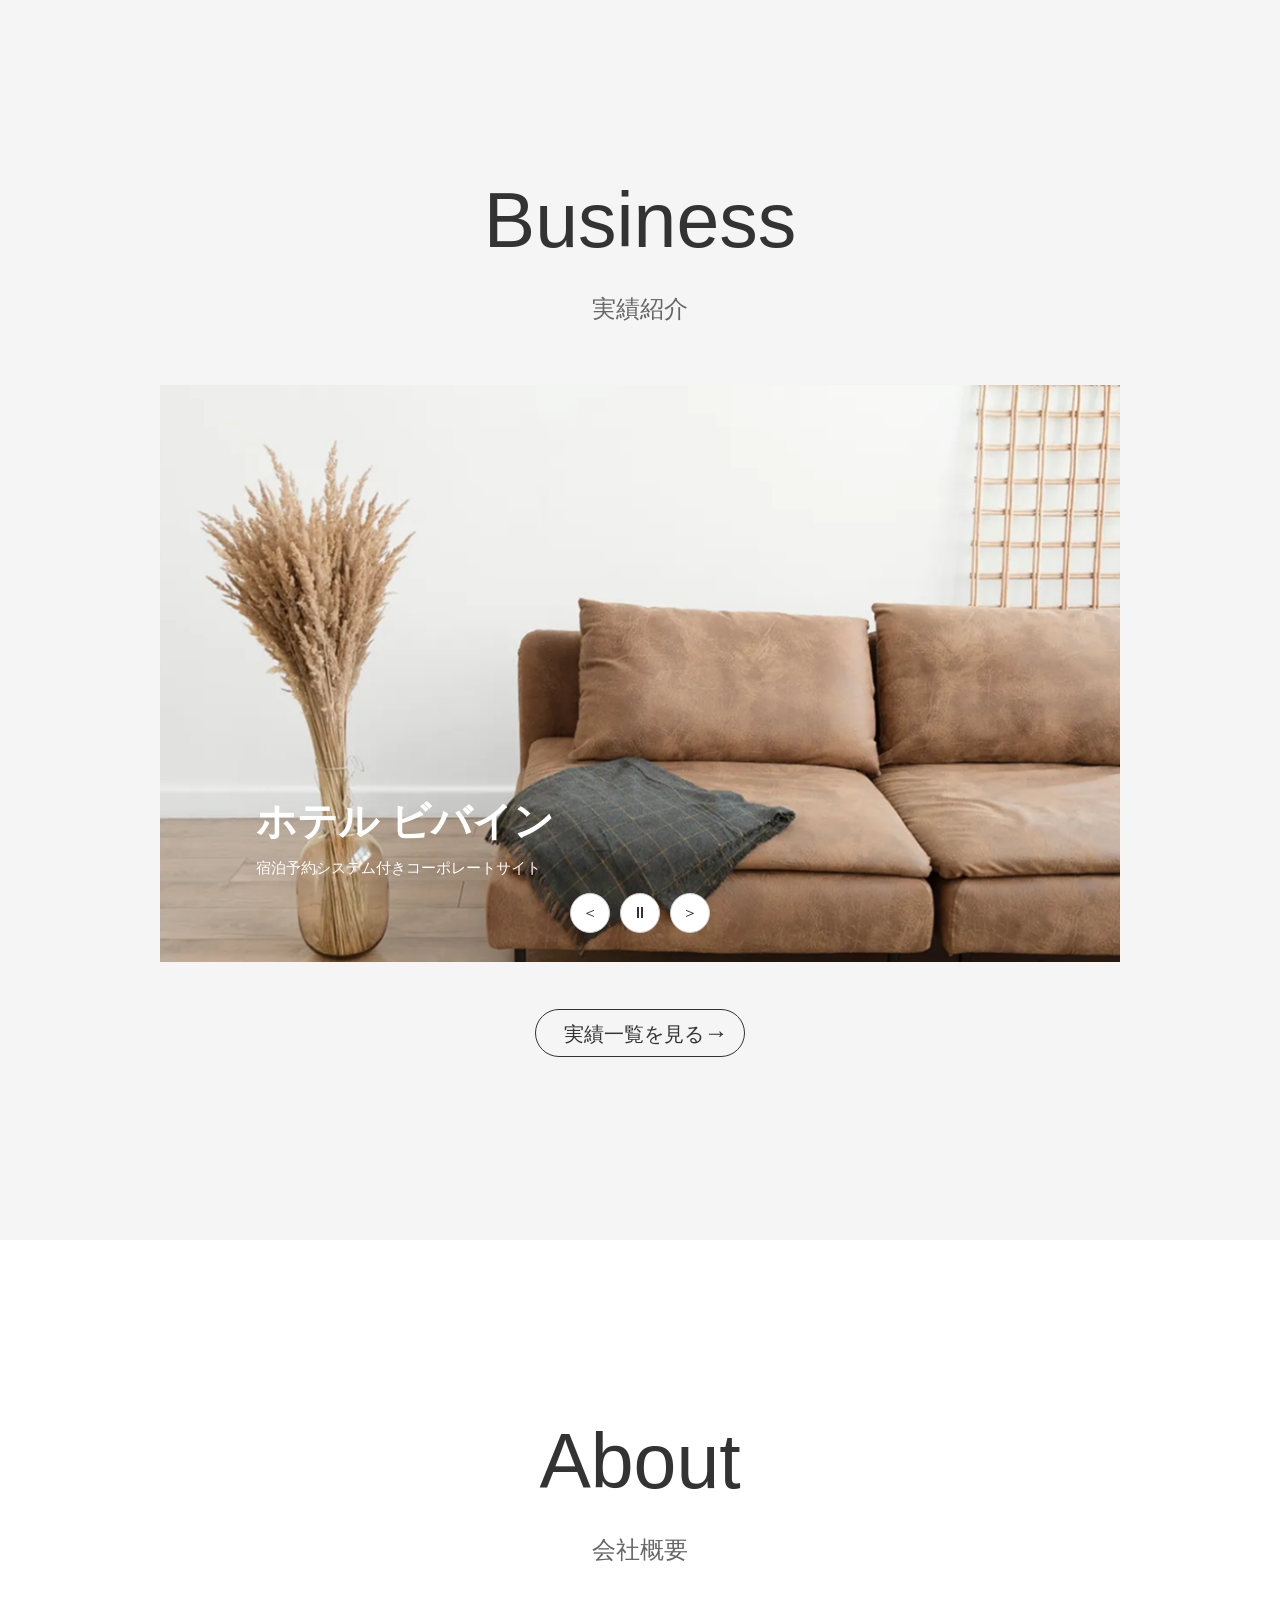
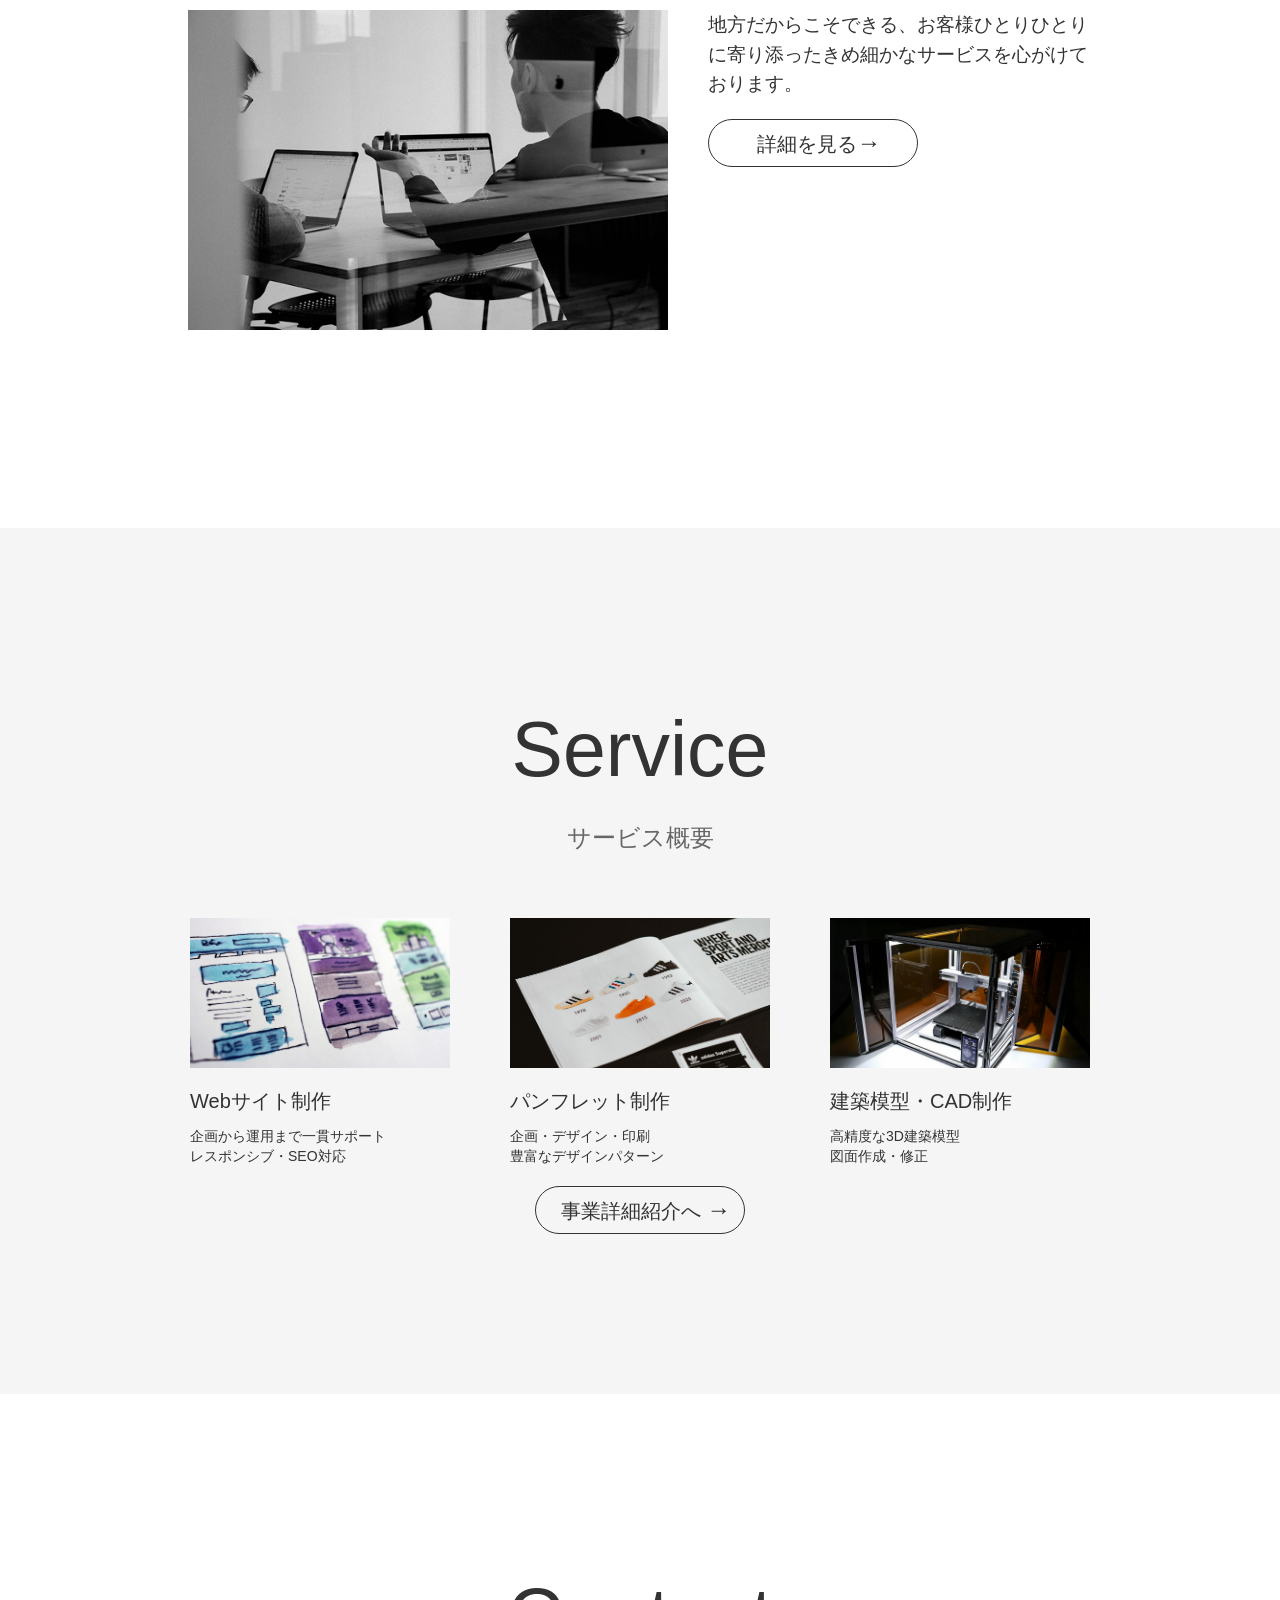
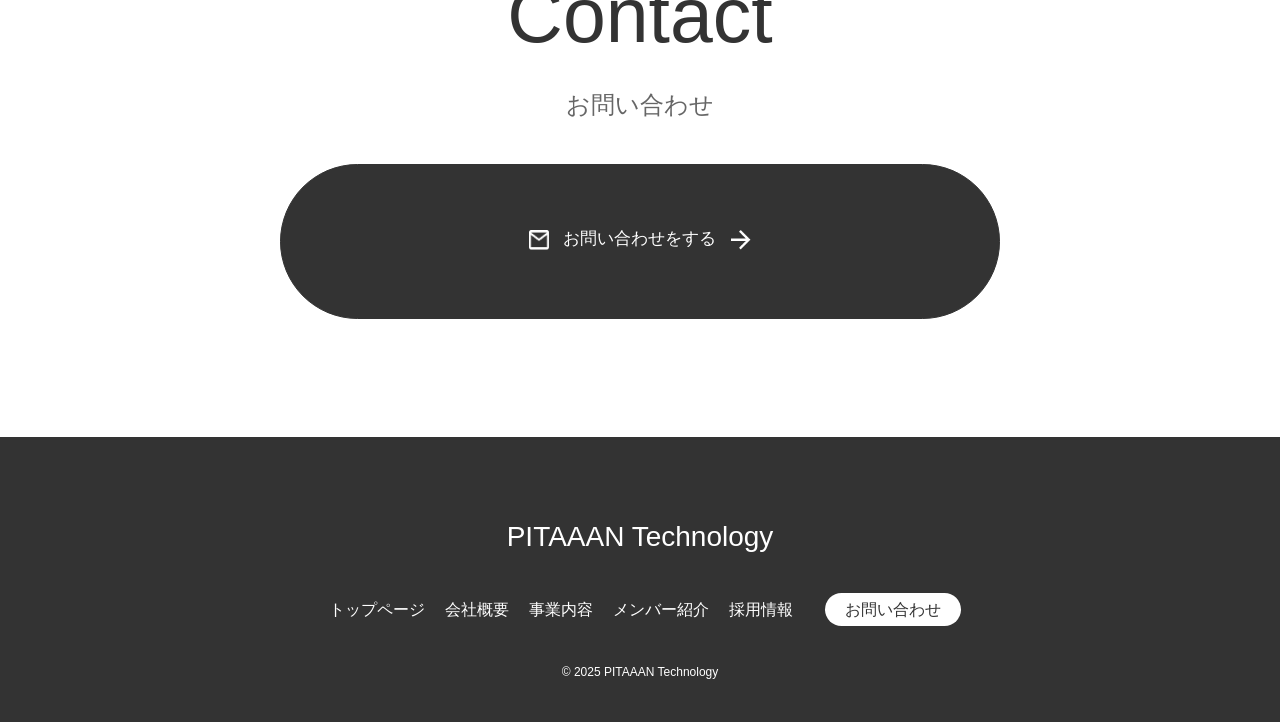
==== commit 99aa3885: "add/top-45:スライドページが11枚になりました" ====
--- a/index.html
+++ b/index.html
@@ -32,7 +32,7 @@
           <div class="swiper-slide">
             <!-- <img src="images/exec1.jpg" alt="bibain" sizes="80w" /> -->
             <img src="images/bibain.png" alt="bibain" class="slide-image" />
-            <div class="slide-caption">
+            <div class="slide-caption white-text">
               <h3>ホテル ビバイン</h3>
               <p>宿泊予約システム付きコーポレートサイト</p>
             </div>
@@ -40,15 +40,15 @@
 
           <div class="swiper-slide">
             <img src="images/gavtech.jpg" alt="gavtec" class="slide-image" />
-            <div class="slide-caption">
-              <h3>GavTec美唄</h3>
+            <div class="slide-caption white-text">
+              <h3>一般社団法人GovTech美唄</h3>
               <p>行政DX推進サイト</p>
             </div>
           </div>
 
           <div class="swiper-slide">
             <img src="images/melody.jpg" alt="melody" class="slide-image" />
-            <div class="slide-caption">
+            <div class="slide-caption white-text">
               <h3>音楽教室 メロディ</h3>
               <p>生徒募集特化型サイト</p>
             </div>
@@ -60,7 +60,7 @@
               alt="カフェビバーヴ"
               class="slide-image"
             />
-            <div class="slide-caption">
+            <div class="slide-caption white-text">
               <h3>カフェ　ビバーヴ</h3>
               <p>メニュー紹介・予約システム付きサイト</p>
             </div>
@@ -72,7 +72,7 @@
               alt="ヘアサロンビーバー"
               class="slide-image"
             />
-            <div class="slide-caption">
+            <div class="slide-caption white-text">
               <h3>ヘアサロン　ビーバー</h3>
               <p>スタイリスト紹介・オンライン予約サイト</p>
             </div>
@@ -84,9 +84,69 @@
               alt="美唄俳句倶楽部"
               class="slide-image"
             />
-            <div class="slide-caption">
+            <div class="slide-caption white-text">
               <h3>美唄俳句倶楽部</h3>
               <p>作品投稿・イベント告知サイト</p>
+            </div>
+          </div>
+
+          <div class="swiper-slide">
+            <img
+              src="images/bibain.png"
+              alt="ホテルビバイン"
+              class="slide-image"
+            />
+            <div class="slide-caption white-text">
+              <h3>ホテル　ビバイン</h3>
+              <p>施設案内・宿泊プラン紹介パンフレット</p>
+            </div>
+          </div>
+
+          <div class="swiper-slide">
+            <img
+              src="images/237d5501ce8f8f17.jpg"
+              alt="KABURA　ロックフェス　2025"
+              class="slide-image"
+            />
+            <div class="slide-caption white-text">
+              <h3>KABURA　ロックフェス　2025</h3>
+              <p>イベント告知・スポンサー紹介パンフレット</p>
+            </div>
+          </div>
+
+          <div class="swiper-slide">
+            <img
+              src="images/153bbb23f1c0b77b.jpg"
+              alt="特別養護老人ホーム　美ノ唄"
+              class="slide-image"
+            />
+            <div class="slide-caption white-text">
+              <h3>特別養護老人ホーム　美ノ唄</h3>
+              <p>施設案内・サービス紹介パンフレット</p>
+            </div>
+          </div>
+
+          <div class="swiper-slide">
+            <img
+              src="images/b04bc291754c255e.jpg"
+              alt="黒炭建設"
+              class="slide-image"
+            />
+            <div class="slide-caption white-text">
+              <h3>黒炭建設</h3>
+              <p>美唄小児クリニック設計模型・CAD図面作成</p>
+            </div>
+          </div>
+
+          <div class="swiper-slide">
+            <img
+              src="images/cc339ffd124ed50a.jpg"
+              alt="我路工務店"
+              class="slide-image"
+            />
+            <div class="slide-caption white-text">
+              <h3>我路工務店</h3>
+              <p>カフェ　ビバーヴ店舗設計模型製作</p>
             </div>
           </div>
 
--- a/style.css
+++ b/style.css
@@ -81,13 +81,13 @@
   /* background: #ffffff; 背景色     */
   color: #333; /* 文字色     */
   line-height: 1em; /* 1行の高さ  */
-  transition: background-color 0.3s ease; /* なめらか変化 */
+  transition: 0.3s; /* なめらか変化 */
   /* box-shadow: 6px 6px 3px #666666; 影の設定 */
   border: 0.5px solid #333; /* 枠の指定 */
 }
 
 .btn-medium:hover {
-  background: #cc4100; /* 背景色     */
+  background: #333; /* 背景色     */
   color: #ffffff; /* 文字色     */
   box-shadow: none; /* 影の設定   */
   border: 1px solid #000066; /* 枠の指定 */
@@ -106,13 +106,13 @@
   background: #333333; /* 背景色     */
   color: #ffffff; /* 文字色     */
   line-height: 1em; /* 1行の高さ  */
-  transition: background-color 0.3s ease; /* なめらか変化 */
+  transition: 0.3s; /* なめらか変化 */
   border: 1px solid #333; /* 枠の指定 */
 }
 
 .btn-large:hover {
-  background: #cc4100;
-  /* color: #333; 文字色     */
+  background: #e0d9d9; /* 背景色     */
+  color: #333; /* 文字色     */
   box-shadow: none; /* 影の設定   */
   border: 0.5px solid #000066; /* 枠の指定 */
 }
@@ -193,7 +193,6 @@
 
 .slide-caption {
   position: absolute;
-  color: white;
   /* background: rgba(0, 0, 0, 0.2); */
   opacity: 0; /* 初期状態では非表示 */
   text-align: left;
@@ -206,6 +205,14 @@
   /* bottom: 13.75%; */
   /* bottom: 95%; */
   /* padding: 10px; */
+}
+
+.slide-caption.white-text {
+  color: white;
+}
+
+.slide-caption.gray-text {
+  color: #4d0aeba2;
 }
 
 .slide-caption h3 {
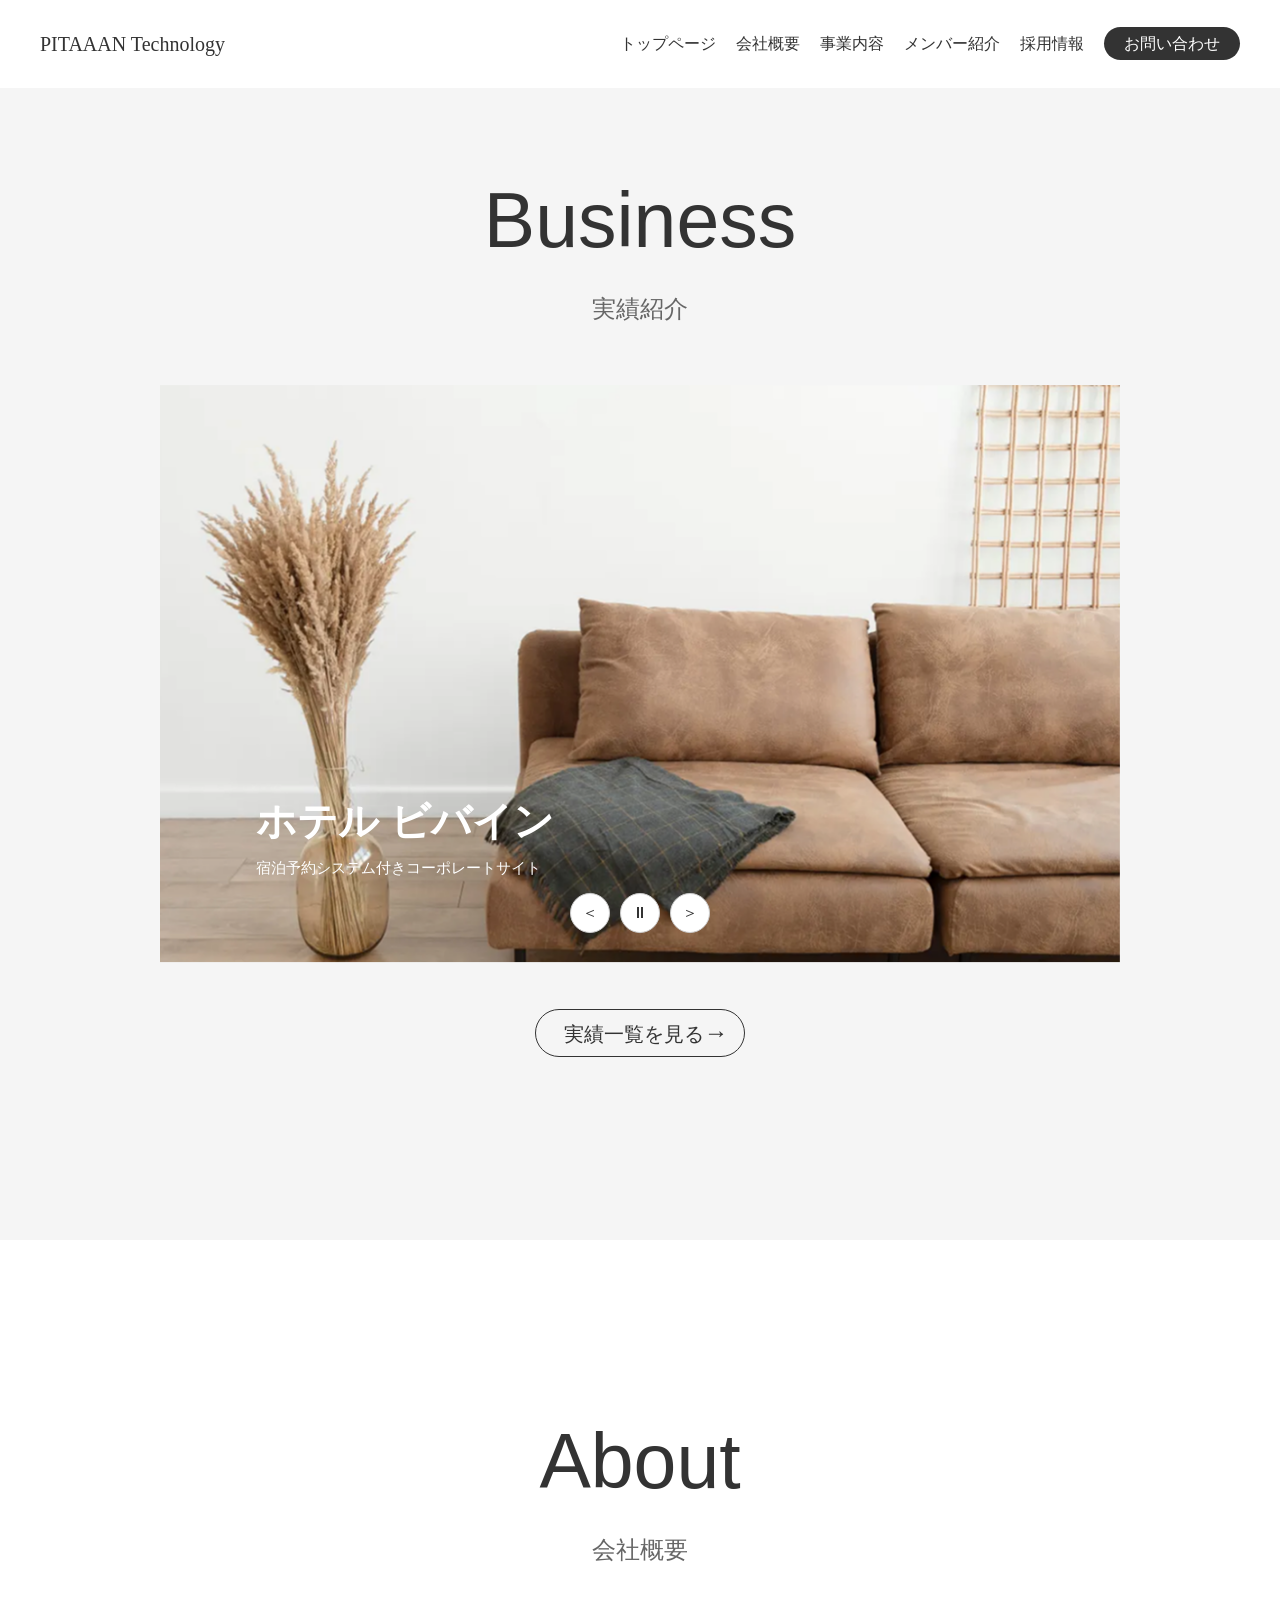
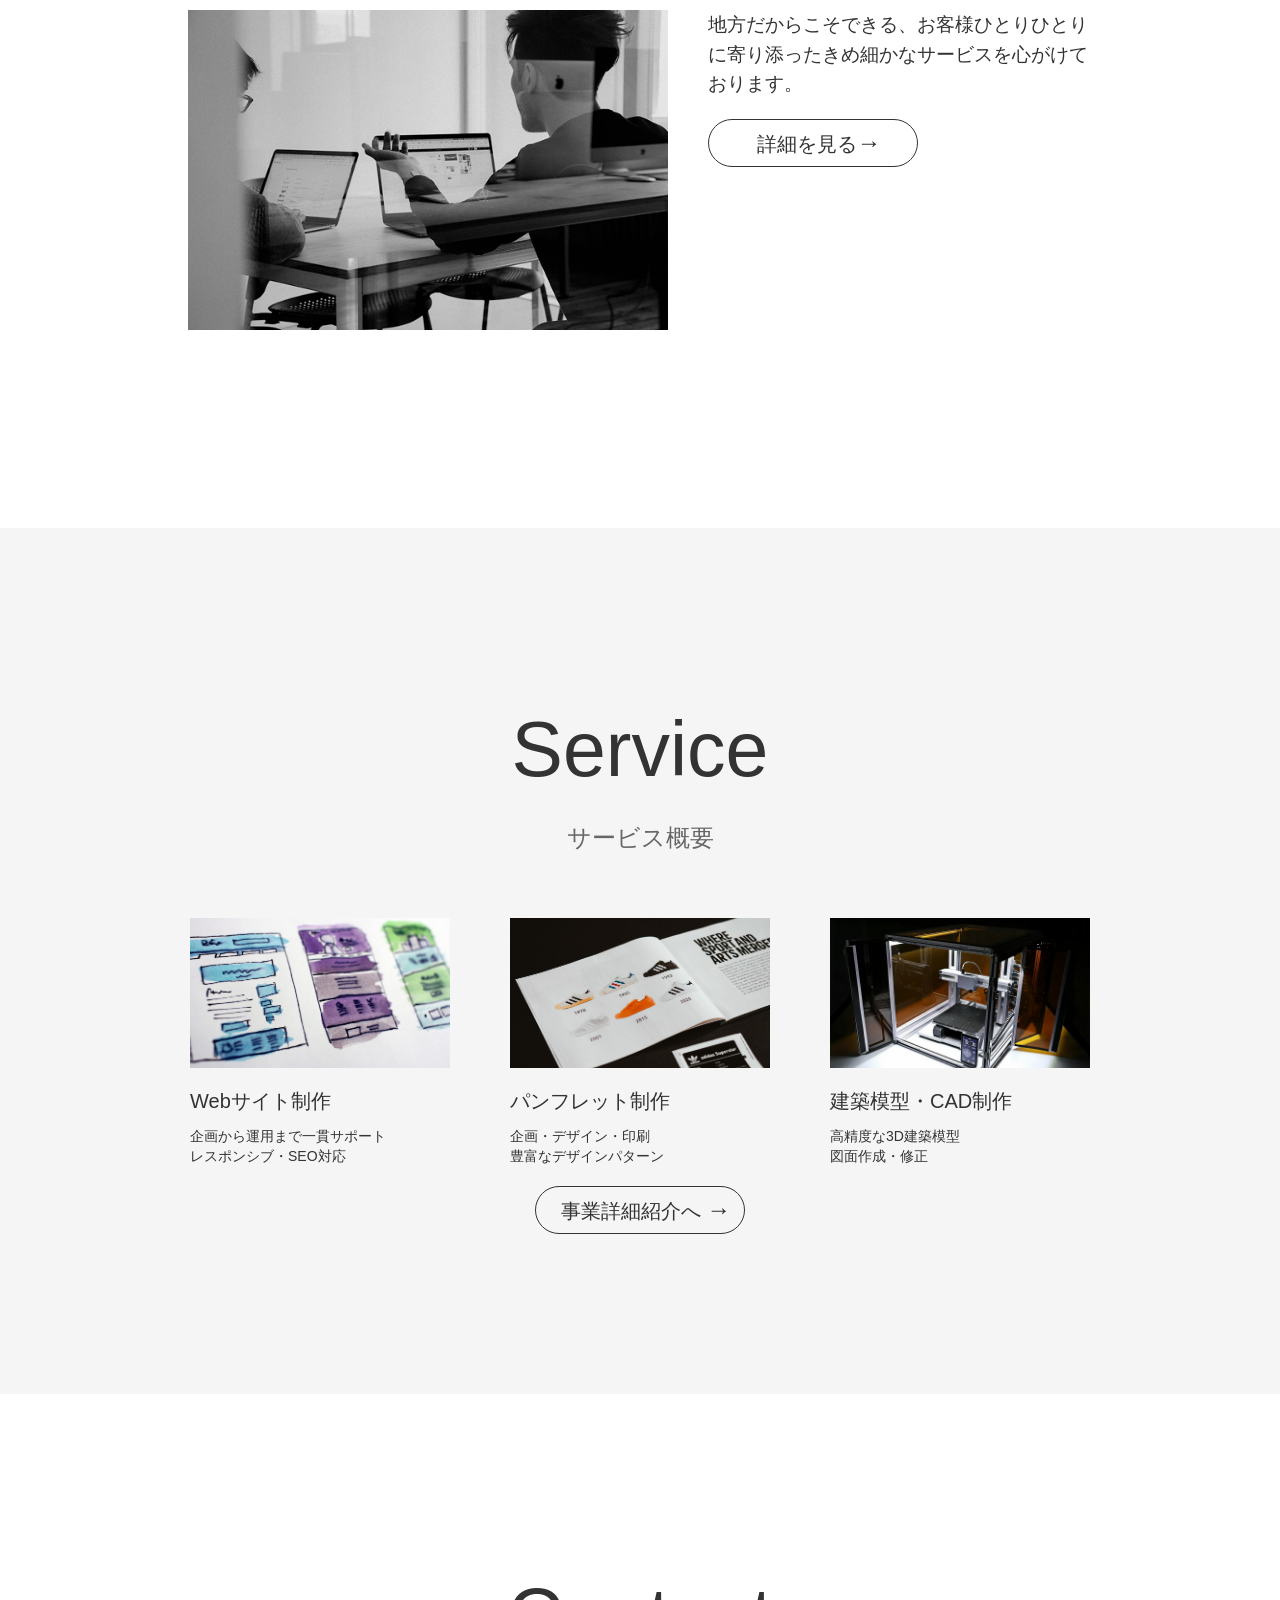
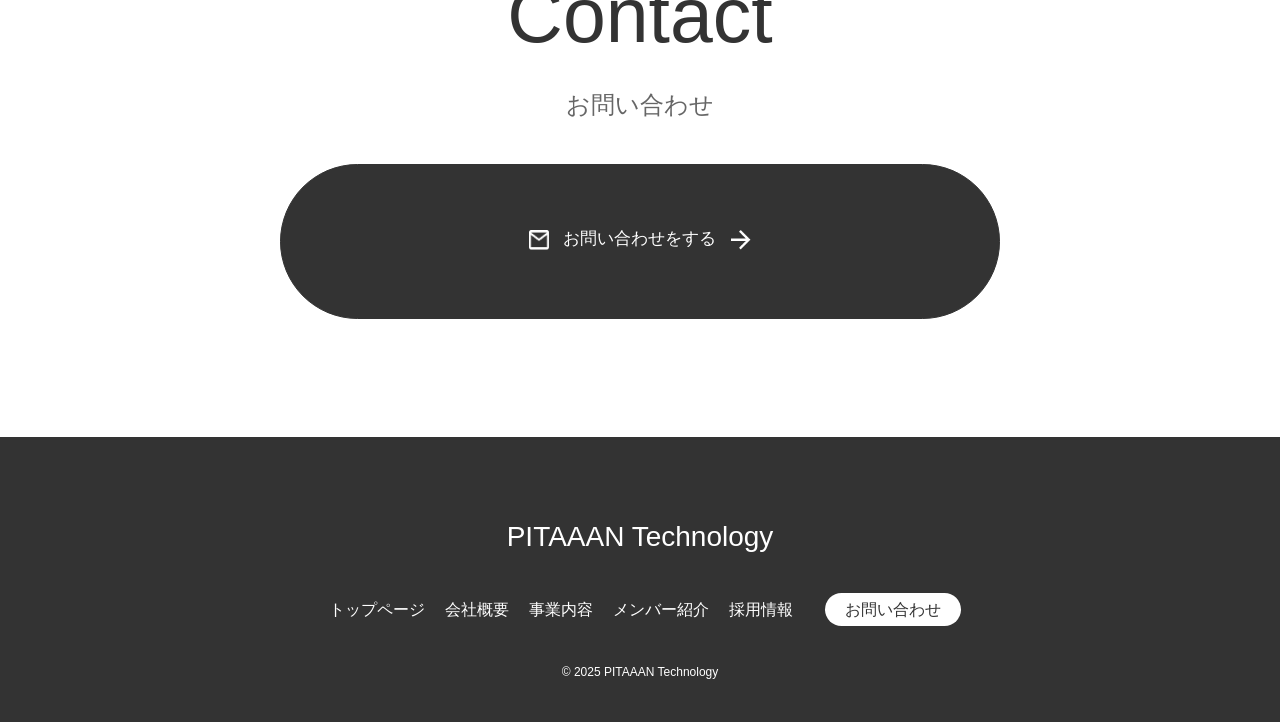
==== commit e66ab24f: "hoge" ====
--- a/index.html
+++ b/index.html
@@ -39,7 +39,7 @@
           </div>
 
           <div class="swiper-slide">
-            <img src="images/gavtech.jpg" alt="gavtec" class="slide-image" />
+            <img src="images/GovTech.jpg" alt="gavtec" class="slide-image" />
             <div class="slide-caption white-text">
               <h3>一般社団法人GovTech美唄</h3>
               <p>行政DX推進サイト</p>
--- a/style.css
+++ b/style.css
@@ -1,5 +1,5 @@
 body {
-  font-family: "Helvetica Neue", Arial, sans-serif;
+  font-family: "Zen Kaku Gothic New", sans-serif;
   margin: 0;
   color: #333;
   background: #fff;
@@ -14,6 +14,7 @@
 }
 
 .section-title {
+  font-family: "Inter", sans-serif;
   font-size: 77px;
   margin-bottom: 8px;
   font-weight: 500;
@@ -53,68 +54,85 @@
 
 button {
   cursor: pointer;
-  margin-top: 20px;
   border: 1px solid #333;
-}
-
-.contact-btn {
-  background-color: #333;
-  color: #ffffff;
-  border-radius: 999px;
-}
-
-.contact-btn:hover {
-  background-color: #ffffff;
-  color: #333;
 }
 
 .btn-medium {
   display: inline-block;
-  width: 210px; /* 横幅       */
-  height: 48px; /* 高さ       */
-  border-radius: 100px; /* 角丸       */
-
-  font-size: 15pt; /* 文字サイズ */
-  text-align: center; /* 文字位置   */
-  cursor: pointer; /* カーソル   */
-  padding: 13px 13px 13px 25px; /* 余白       */
+  width: 210px;
+  /* 横幅       */
+  height: 48px;
+  /* 高さ       */
+  border-radius: 100px;
+  /* 角丸       */
+
+  font-size: 15pt;
+  /* 文字サイズ */
+  text-align: center;
+  /* 文字位置   */
+  cursor: pointer;
+  /* カーソル   */
+  padding: 13px 13px 13px 25px;
+  /* 余白       */
   /* background: #ffffff; 背景色     */
-  color: #333; /* 文字色     */
-  line-height: 1em; /* 1行の高さ  */
-  transition: 0.3s; /* なめらか変化 */
+  color: #333;
+  /* 文字色     */
+  line-height: 1em;
+  /* 1行の高さ  */
+  transition: background-color 0.3s ease;
+  /* なめらか変化 */
   /* box-shadow: 6px 6px 3px #666666; 影の設定 */
-  border: 0.5px solid #333; /* 枠の指定 */
+  border: 0.5px solid #333;
+  /* 枠の指定 */
 }
 
 .btn-medium:hover {
-  background: #333; /* 背景色     */
-  color: #ffffff; /* 文字色     */
-  box-shadow: none; /* 影の設定   */
-  border: 1px solid #000066; /* 枠の指定 */
+  background: #cc4100;
+  /* 背景色     */
+  color: #ffffff;
+  /* 文字色     */
+  box-shadow: none;
+  /* 影の設定   */
+  border: 1px solid #000066;
+  /* 枠の指定 */
 }
 
 .btn-large {
   display: inline-block;
-  width: 720px; /* 横幅       */
-  height: 155px; /* 高さ       */
-  border-radius: 80px; /* 角丸       */
-
-  font-size: 17px; /* 文字サイズ */
-  text-align: center; /* 文字位置   */
-  cursor: pointer; /* カーソル   */
-  padding: 65px 40px; /* 余白       */
-  background: #333333; /* 背景色     */
-  color: #ffffff; /* 文字色     */
-  line-height: 1em; /* 1行の高さ  */
-  transition: 0.3s; /* なめらか変化 */
-  border: 1px solid #333; /* 枠の指定 */
+  width: 720px;
+  /* 横幅       */
+  height: 155px;
+  /* 高さ       */
+  border-radius: 80px;
+  /* 角丸       */
+
+  font-size: 17px;
+  /* 文字サイズ */
+  text-align: center;
+  /* 文字位置   */
+  cursor: pointer;
+  /* カーソル   */
+  padding: 65px 40px;
+  /* 余白       */
+  background: #333333;
+  /* 背景色     */
+  color: #ffffff;
+  /* 文字色     */
+  line-height: 1em;
+  /* 1行の高さ  */
+  transition: background-color 0.3s ease;
+  /* なめらか変化 */
+  border: 1px solid #333;
+  /* 枠の指定 */
 }
 
 .btn-large:hover {
-  background: #e0d9d9; /* 背景色     */
-  color: #333; /* 文字色     */
-  box-shadow: none; /* 影の設定   */
-  border: 0.5px solid #000066; /* 枠の指定 */
+  background: #cc4100;
+  /* color: #333; 文字色     */
+  box-shadow: none;
+  /* 影の設定   */
+  border: 0.5px solid #000066;
+  /* 枠の指定 */
 }
 
 #business {
@@ -144,7 +162,7 @@
 .swiper-container {
   max-width: 1152px;
   height: 640px;
-  overflow-y: visible;
+  overflow: hidden;
   position: relative;
   margin: 0 auto;
   display: flex;
@@ -194,7 +212,8 @@
 .slide-caption {
   position: absolute;
   /* background: rgba(0, 0, 0, 0.2); */
-  opacity: 0; /* 初期状態では非表示 */
+  opacity: 0;
+  /* 初期状態では非表示 */
   text-align: left;
 
   width: 86%;
@@ -238,6 +257,7 @@
     opacity: 0;
     transform: translateY(20px);
   }
+
   to {
     opacity: 1;
     transform: translateY(0);
@@ -360,9 +380,141 @@
   margin-top: 10px;
   margin-bottom: 10px;
 }
+
 .service-item p {
   font-size: 14px;
   line-height: 1.4;
 }
 
 /* お問い合わせ */
+
+/*
+ ===========================
+📱 スマホ対応
+  ===========================
+  */
+
+@media screen and (max-width: 768px) {
+  body {
+    font-size: 14px;
+    /* min-width: 390px; */
+  }
+
+  .section {
+    width: 100%;
+  }
+
+  .section-title {
+    font-size: 36px;
+    margin-bottom: 0px;
+  }
+
+  .section-subtitle {
+    font-size: 23px;
+    margin-bottom: 20px;
+  }
+
+  .section h2 {
+    font-size: 39px;
+  }
+
+  #business,
+  #about,
+  #service,
+  #contact {
+    padding: 80px 0px;
+  }
+
+  #business {
+    /* background: #0044cc; */
+    background: #f5f5f5;
+    height: 655px;
+  }
+
+  #about {
+    /* background-color: #ffffff; */
+    height: 629px;
+  }
+
+  #service {
+    /* background-color: #f5f5f5; */
+    height: 1276px;
+  }
+
+  #contact {
+    /* background-color: #ffffff; */
+    height: 402px;
+  }
+
+  .btn-large {
+    width: 100%;
+    height: 152px;
+    font-size: 15px;
+  }
+
+  .btn-medium {
+    width: 174px;
+    height: 49px;
+    font-size: 16px;
+  }
+
+  /* スライダー調整 */
+  .swiper-container {
+    width: 100%;
+    height: 352px;
+  }
+
+  .slide-image {
+    width: 100%;
+    height: 50%;
+  }
+
+  .slide-caption {
+    width: 90%;
+    height: 81px;
+    top: 50%;
+  }
+
+  .slide-caption h3 {
+    font-size: 39px;
+    font-weight: 700;
+  }
+
+  .slide-caption p {
+    font-size: 15px;
+  }
+
+  .about-container {
+    flex-direction: column;
+    align-items: center;
+  }
+
+  .about-photo {
+    width: 100%;
+    height: 200px;
+  }
+
+  .about-text {
+    width: 92%;
+    max-width: none;
+  }
+
+  .about-text p {
+    font-size: 16px;
+    text-align: left;
+  }
+
+  .about-text .btn-medium {
+    display: block;
+    margin: 20px auto 0;
+  }
+
+  .service-item {
+    width: 100%;
+    max-width: none;
+  }
+
+  #service .btn-medium {
+    width: 176px;
+  }
+}
